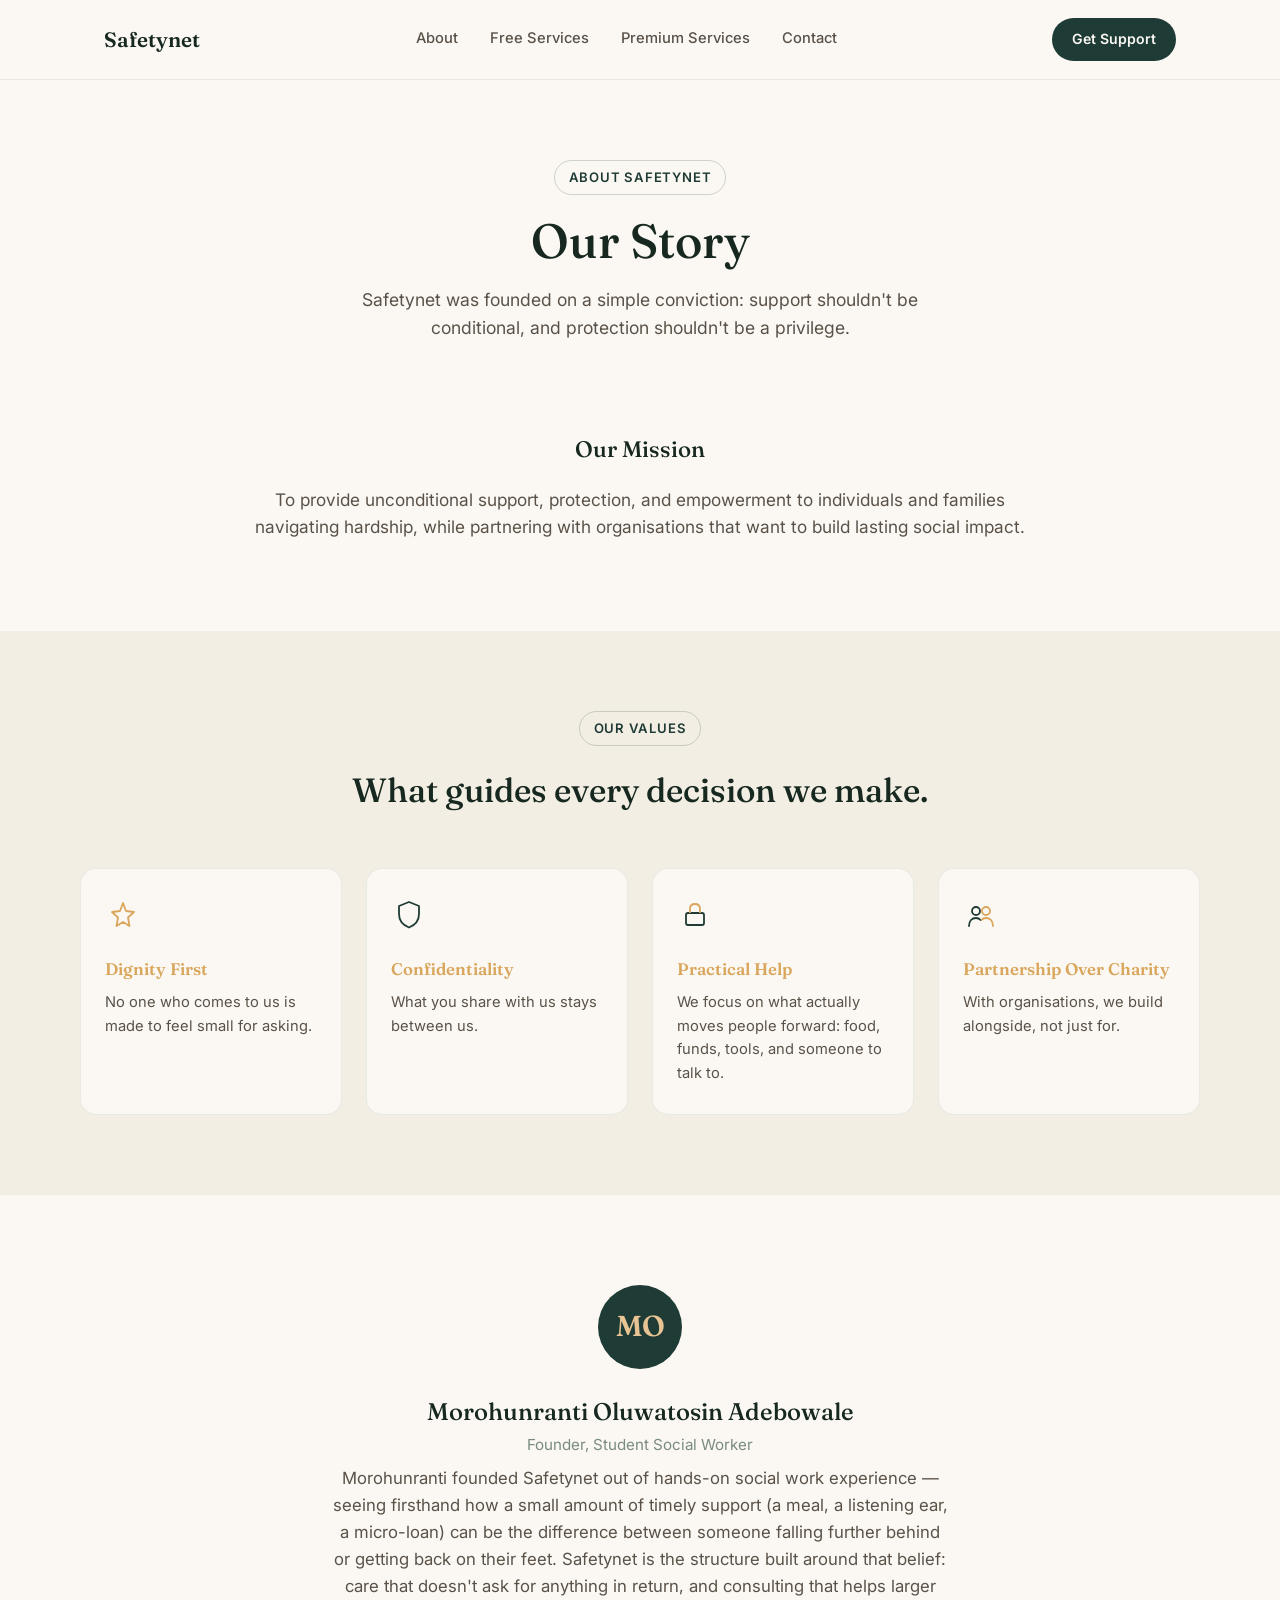
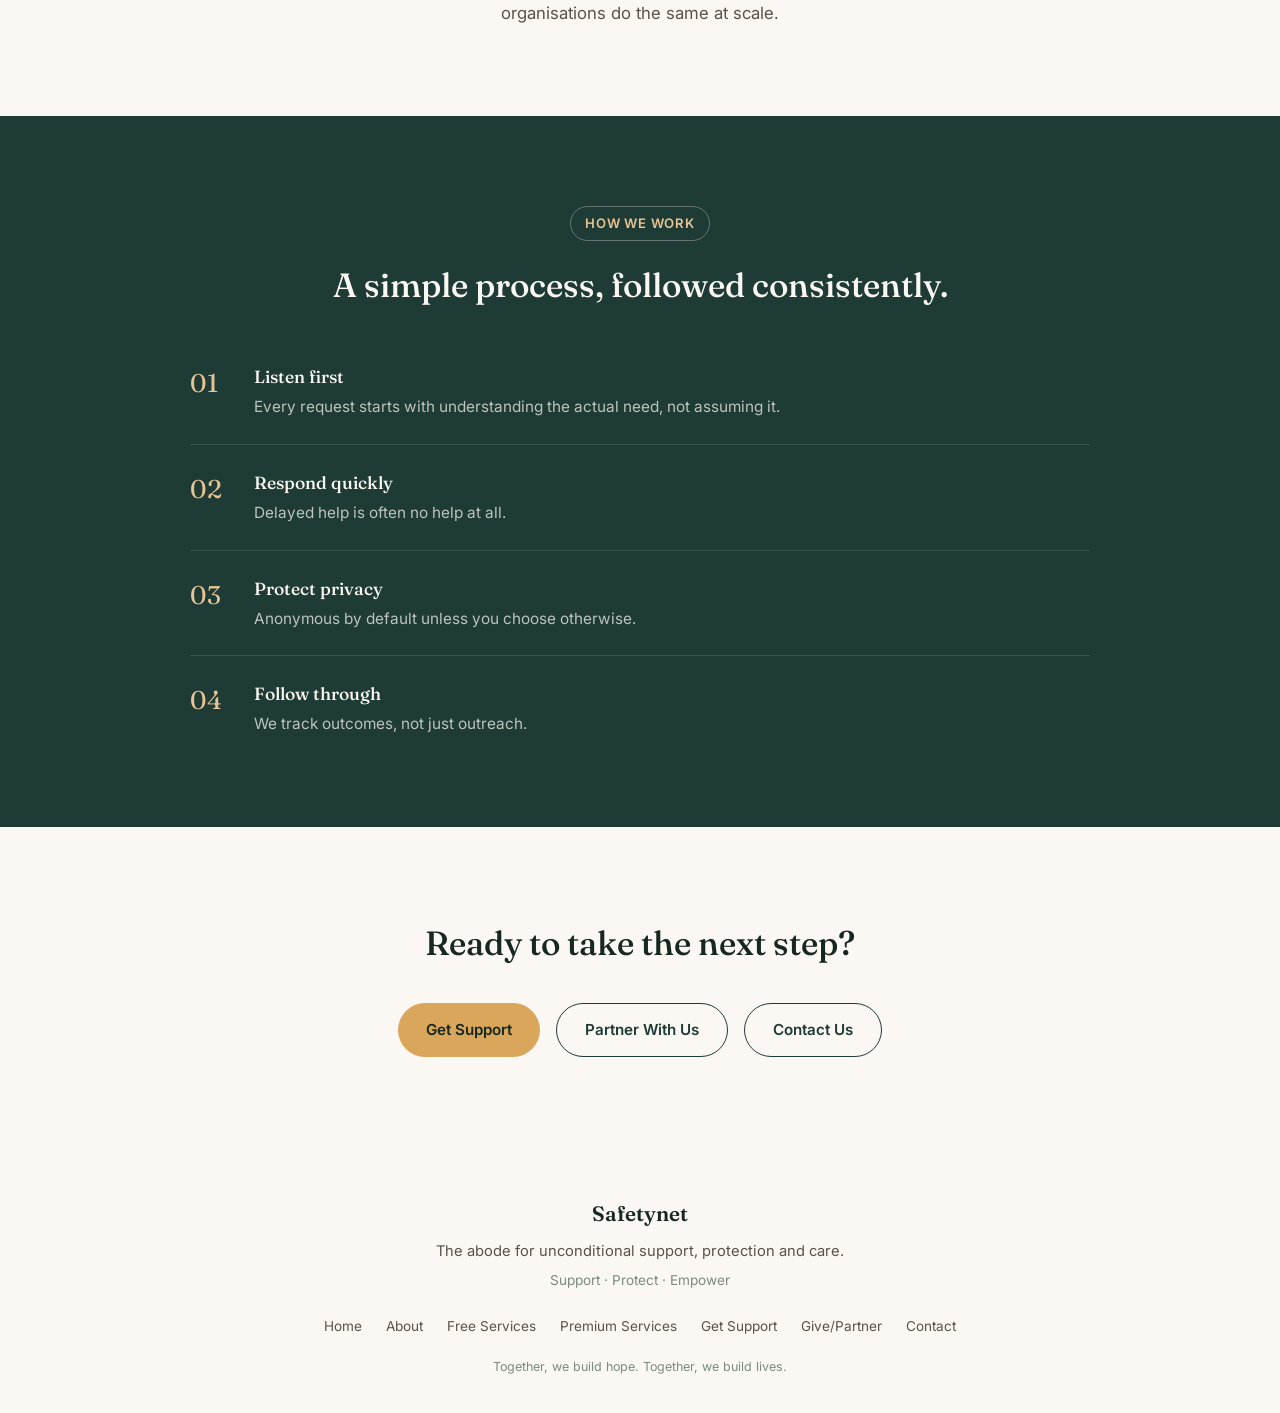
==== about.html @ f0bf0a6e "Resolve merge conflicts, standardize filenames" ====
<!DOCTYPE html>
<html lang="en">
<head>
<meta charset="UTF-8">
<meta name="viewport" content="width=device-width, initial-scale=1.0">
<title>About — Safetynet</title>
<link rel="preconnect" href="https://fonts.googleapis.com">
<link href="https://fonts.googleapis.com/css2?family=Fraunces:opsz,wght@9..144,400;9..144,500;9..144,600&family=Inter:wght@400;500;600&display=swap" rel="stylesheet">
<style>
  :root {
    --paper: #FBF8F3;
    --paper-warm: #F3EEE3;
    --pine: #1F3B35;
    --pine-deep: #16281F;
    --gold: #D9A65C;
    --gold-soft: #E8C495;
    --sage: #7A8C7E;
    --ink: #2B2620;
    --ink-soft: #5A5248;
  }

  * { margin: 0; padding: 0; box-sizing: border-box; }
  body {
    background: var(--paper); color: var(--ink);
    font-family: 'Inter', sans-serif; line-height: 1.6;
    -webkit-font-smoothing: antialiased;
  }
  h1, h2, h3 { font-family: 'Fraunces', serif; font-weight: 500; color: var(--pine-deep); }
  a { color: inherit; text-decoration: none; }
  :focus-visible { outline: 2px solid var(--gold); outline-offset: 3px; }

  /* NAV */
  nav {
    position: sticky; top: 0; z-index: 50;
    background: rgba(251, 248, 243, 0.92);
    backdrop-filter: blur(8px);
    border-bottom: 1px solid rgba(31, 59, 53, 0.08);
  }
  .nav-inner { display: flex; align-items: center; justify-content: space-between; padding: 18px 24px; max-width: 1120px; margin: 0 auto; }
  .logo { font-family: 'Fraunces', serif; font-size: 1.3rem; font-weight: 600; color: var(--pine-deep); }
  .nav-links { display: flex; gap: 32px; list-style: none; font-size: 0.92rem; font-weight: 500; color: var(--ink-soft); }
  .nav-links a:hover { color: var(--pine); }
  .nav-cta { background: var(--pine); color: var(--paper); padding: 10px 20px; border-radius: 100px; font-size: 0.88rem; font-weight: 600; }
  .nav-mobile-toggle {
    display: none; background: none; border: none; cursor: pointer;
    width: 40px; height: 40px; flex-direction: column; justify-content: center; gap: 5px;
  }
  .nav-mobile-toggle span { width: 22px; height: 2px; background: var(--pine-deep); border-radius: 2px; }
  .nav-mobile-panel {
    display: none; flex-direction: column; gap: 4px;
    padding: 10px 24px 20px; border-top: 1px solid rgba(31,59,53,0.08);
  }
  .nav-mobile-panel a { padding: 12px 0; font-size: 1rem; font-weight: 500; color: var(--ink-soft); border-bottom: 1px solid rgba(31,59,53,0.06); }
  .nav-mobile-panel a:last-child { border-bottom: none; }
  .nav-mobile-panel.open { display: flex; }
  @media (max-width: 860px) {
    .nav-links { display: none; }
    .nav-mobile-toggle { display: flex; }
  }

  /* PAGE HEAD */
  .page-head { padding: 80px 24px 60px; text-align: center; }
  .eyebrow {
    display: inline-block; font-size: 0.82rem; font-weight: 600; color: var(--pine);
    letter-spacing: 0.06em; text-transform: uppercase; margin-bottom: 18px;
    padding: 6px 14px; border: 1px solid rgba(31,59,53,0.2); border-radius: 100px;
  }
  .page-head h1 { font-size: clamp(2.1rem, 4.5vw, 3rem); max-width: 700px; margin: 0 auto 18px; line-height: 1.15; }
  .page-head p { color: var(--ink-soft); font-size: 1.1rem; max-width: 620px; margin: 0 auto; }

  /* MISSION */
  .mission { padding: 30px 24px 90px; }
  .mission-inner { max-width: 780px; margin: 0 auto; text-align: center; }
  .mission h2 { font-size: 1.4rem; margin-bottom: 18px; }
  .mission p { color: var(--ink-soft); font-size: 1.08rem; }

  /* VALUES */
  .values { padding: 80px 24px; background: var(--paper-warm); }
  .values-inner { max-width: 1120px; margin: 0 auto; }
  .values-head { text-align: center; margin-bottom: 50px; }
  .values-head h2 { font-size: clamp(1.6rem, 3vw, 2.1rem); }
  .values-grid { display: grid; grid-template-columns: repeat(4, 1fr); gap: 24px; }
  .value-card { background: var(--paper); border-radius: 16px; padding: 28px 24px; border: 1px solid rgba(31,59,53,0.08); }
  .value-card .icon { width: 36px; height: 36px; margin-bottom: 16px; }
  .value-card h3 { font-size: 1.05rem; margin-bottom: 8px; color: var(--gold); font-weight: 600; }
  .value-card p { color: var(--ink-soft); font-size: 0.92rem; }
  @media (max-width: 860px) { .values-grid { grid-template-columns: 1fr 1fr; } }
  @media (max-width: 560px) { .values-grid { grid-template-columns: 1fr; } }

  /* FOUNDER */
  .founder { padding: 90px 24px; }
  .founder-inner { max-width: 780px; margin: 0 auto; display: flex; flex-direction: column; align-items: center; text-align: center; gap: 24px; }
  .founder-avatar {
    width: 84px; height: 84px; border-radius: 50%; background: var(--pine);
    display: flex; align-items: center; justify-content: center;
    font-family: 'Fraunces', serif; font-size: 1.8rem; color: var(--gold-soft); font-weight: 600;
  }
  .founder h2 { font-size: 1.5rem; margin-bottom: 2px; }
  .founder .role { color: var(--sage); font-size: 0.95rem; margin-bottom: 8px; }
  .founder p.bio { color: var(--ink-soft); font-size: 1.05rem; max-width: 620px; }

  /* HOW WE WORK */
  .how { padding: 90px 24px; background: var(--pine); color: var(--paper); }
  .how-inner { max-width: 900px; margin: 0 auto; }
  .how-head { text-align: center; margin-bottom: 50px; }
  .how-head h2 { color: var(--paper); font-size: clamp(1.6rem, 3vw, 2.1rem); }
  .how-steps { display: flex; flex-direction: column; gap: 24px; }
  .how-step { display: flex; gap: 20px; align-items: flex-start; padding-bottom: 24px; border-bottom: 1px solid rgba(251,248,243,0.12); }
  .how-step:last-child { border-bottom: none; padding-bottom: 0; }
  .how-num { font-family: 'Fraunces', serif; font-size: 1.6rem; color: var(--gold-soft); flex-shrink: 0; width: 44px; }
  .how-step h3 { color: var(--paper); font-size: 1.1rem; margin-bottom: 4px; }
  .how-step p { color: rgba(251,248,243,0.72); font-size: 0.96rem; }

  /* CTA */
  .cta-strip { padding: 90px 24px; text-align: center; }
  .cta-strip h2 { font-size: clamp(1.6rem, 3vw, 2.1rem); margin-bottom: 32px; }
  .btn-row { display: flex; gap: 16px; justify-content: center; flex-wrap: wrap; }
  .btn { display: inline-flex; align-items: center; gap: 8px; padding: 14px 28px; border-radius: 100px; font-size: 0.95rem; font-weight: 600; transition: transform 0.15s ease, box-shadow 0.15s ease; }
  .btn-primary { background: var(--gold); color: var(--pine-deep); }
  .btn-primary:hover { transform: translateY(-1px); box-shadow: 0 6px 18px rgba(217,166,92,0.35); }
  .btn-secondary { background: transparent; color: var(--pine); border: 1.5px solid var(--pine); }
  .btn-secondary:hover { background: var(--pine); color: var(--paper); }

  footer { padding: 50px 24px 36px; text-align: center; }
  footer .logo { justify-content: center; display: flex; margin-bottom: 10px; }
  footer .tagline { color: var(--ink-soft); font-size: 0.92rem; margin-bottom: 6px; }
  footer .motto { color: var(--sage); font-size: 0.85rem; margin-bottom: 24px; }
  .footer-links { display: flex; justify-content: center; gap: 24px; flex-wrap: wrap; font-size: 0.85rem; color: var(--ink-soft); margin-bottom: 20px; }
  .footer-links a:hover { color: var(--pine); }
  footer .copy { font-size: 0.78rem; color: var(--sage); }

  @media (prefers-reduced-motion: reduce) { * { animation: none !important; transition: none !important; } }
</style>
</head>
<body>

<nav>
  <div class="nav-inner">
    <a href="index.html" class="logo">Safetynet</a>
    <ul class="nav-links">
      <li><a href="about.html">About</a></li>
      <li><a href="free-services.html">Free Services</a></li>
      <li><a href="premium-services.html">Premium Services</a></li>
      <li><a href="contact.html">Contact</a></li>
    </ul>
    <a href="get-support.html" class="nav-cta">Get Support</a>
    <button class="nav-mobile-toggle" aria-label="Open menu" aria-expanded="false" id="navToggle">
      <span></span><span></span><span></span>
    </button>
  </div>
  <div class="nav-mobile-panel" id="navPanel">
    <a href="about.html">About</a>
    <a href="free-services.html">Free Services</a>
    <a href="premium-services.html">Premium Services</a>
    <a href="get-support.html">Get Support</a>
    <a href="contact.html">Contact</a>
  </div>
</nav>

<section class="page-head">
  <span class="eyebrow">About Safetynet</span>
  <h1>Our Story</h1>
  <p>Safetynet was founded on a simple conviction: support shouldn't be conditional, and protection shouldn't be a privilege.</p>
</section>

<section class="mission">
  <div class="mission-inner">
    <h2>Our Mission</h2>
    <p>To provide unconditional support, protection, and empowerment to individuals and families navigating hardship, while partnering with organisations that want to build lasting social impact.</p>
  </div>
</section>

<section class="values">
  <div class="values-inner">
    <div class="values-head">
      <span class="eyebrow">Our Values</span>
      <h2>What guides every decision we make.</h2>
    </div>
    <div class="values-grid">
      <div class="value-card">
        <svg class="icon" viewBox="0 0 36 36" fill="none" xmlns="http://www.w3.org/2000/svg">
          <path d="M18 6L21 14L29 15L23 20.5L24.5 29L18 25L11.5 29L13 20.5L7 15L15 14L18 6Z" stroke="#D9A65C" stroke-width="1.8" stroke-linejoin="round"/>
        </svg>
        <h3>Dignity First</h3>
        <p>No one who comes to us is made to feel small for asking.</p>
      </div>
      <div class="value-card">
        <svg class="icon" viewBox="0 0 36 36" fill="none" xmlns="http://www.w3.org/2000/svg">
          <path d="M18 5L28 9V17C28 24 23 28.5 18 30.5C13 28.5 8 24 8 17V9L18 5Z" stroke="#1F3B35" stroke-width="1.8" stroke-linejoin="round"/>
        </svg>
        <h3>Confidentiality</h3>
        <p>What you share with us stays between us.</p>
      </div>
      <div class="value-card">
        <svg class="icon" viewBox="0 0 36 36" fill="none" xmlns="http://www.w3.org/2000/svg">
          <rect x="9" y="16" width="18" height="12" rx="2" stroke="#1F3B35" stroke-width="1.8"/>
          <path d="M13 16V12C13 9 15 7 18 7C21 7 23 9 23 12V16" stroke="#D9A65C" stroke-width="1.8"/>
        </svg>
        <h3>Practical Help</h3>
        <p>We focus on what actually moves people forward: food, funds, tools, and someone to talk to.</p>
      </div>
      <div class="value-card">
        <svg class="icon" viewBox="0 0 36 36" fill="none" xmlns="http://www.w3.org/2000/svg">
          <circle cx="13" cy="14" r="4" stroke="#1F3B35" stroke-width="1.8"/>
          <circle cx="23" cy="14" r="4" stroke="#D9A65C" stroke-width="1.8"/>
          <path d="M6 29C6 24 9 21 13 21C15 21 16.5 21.8 17.5 23" stroke="#1F3B35" stroke-width="1.8" stroke-linecap="round"/>
          <path d="M30 29C30 24 27 21 23 21C21 21 19.5 21.8 18.5 23" stroke="#D9A65C" stroke-width="1.8" stroke-linecap="round"/>
        </svg>
        <h3>Partnership Over Charity</h3>
        <p>With organisations, we build alongside, not just for.</p>
      </div>
    </div>
  </div>
</section>

<section class="founder">
  <div class="founder-inner">
    <div class="founder-avatar">MO</div>
    <div>
      <h2>Morohunranti Oluwatosin Adebowale</h2>
      <p class="role">Founder, Student Social Worker</p>
      <p class="bio">Morohunranti founded Safetynet out of hands-on social work experience — seeing firsthand how a small amount of timely support (a meal, a listening ear, a micro-loan) can be the difference between someone falling further behind or getting back on their feet. Safetynet is the structure built around that belief: care that doesn't ask for anything in return, and consulting that helps larger organisations do the same at scale.</p>
    </div>
  </div>
</section>

<section class="how">
  <div class="how-inner">
    <div class="how-head">
      <span class="eyebrow" style="border-color: rgba(251,248,243,0.3); color: var(--gold-soft);">How We Work</span>
      <h2>A simple process, followed consistently.</h2>
    </div>
    <div class="how-steps">
      <div class="how-step">
        <span class="how-num">01</span>
        <div>
          <h3>Listen first</h3>
          <p>Every request starts with understanding the actual need, not assuming it.</p>
        </div>
      </div>
      <div class="how-step">
        <span class="how-num">02</span>
        <div>
          <h3>Respond quickly</h3>
          <p>Delayed help is often no help at all.</p>
        </div>
      </div>
      <div class="how-step">
        <span class="how-num">03</span>
        <div>
          <h3>Protect privacy</h3>
          <p>Anonymous by default unless you choose otherwise.</p>
        </div>
      </div>
      <div class="how-step">
        <span class="how-num">04</span>
        <div>
          <h3>Follow through</h3>
          <p>We track outcomes, not just outreach.</p>
        </div>
      </div>
    </div>
  </div>
</section>

<section class="cta-strip">
  <h2>Ready to take the next step?</h2>
  <div class="btn-row">
    <a href="get-support.html" class="btn btn-primary">Get Support</a>
    <a href="give-partner.html" class="btn btn-secondary">Partner With Us</a>
    <a href="contact.html" class="btn btn-secondary">Contact Us</a>
  </div>
</section>

<footer>
  <a href="index.html" class="logo">Safetynet</a>
  <p class="tagline">The abode for unconditional support, protection and care.</p>
  <p class="motto">Support · Protect · Empower</p>
  <div class="footer-links">
    <a href="index.html">Home</a>
    <a href="about.html">About</a>
    <a href="free-services.html">Free Services</a>
    <a href="premium-services.html">Premium Services</a>
    <a href="get-support.html">Get Support</a>
    <a href="give-partner.html">Give/Partner</a>
    <a href="contact.html">Contact</a>
  </div>
  <p class="copy">Together, we build hope. Together, we build lives.</p>
</footer>

<script>
  const navToggle = document.getElementById('navToggle');
  const navPanel = document.getElementById('navPanel');
  navToggle.addEventListener('click', () => {
    const isOpen = navPanel.classList.toggle('open');
    navToggle.setAttribute('aria-expanded', isOpen);
  });
</script>

</body>
</html>
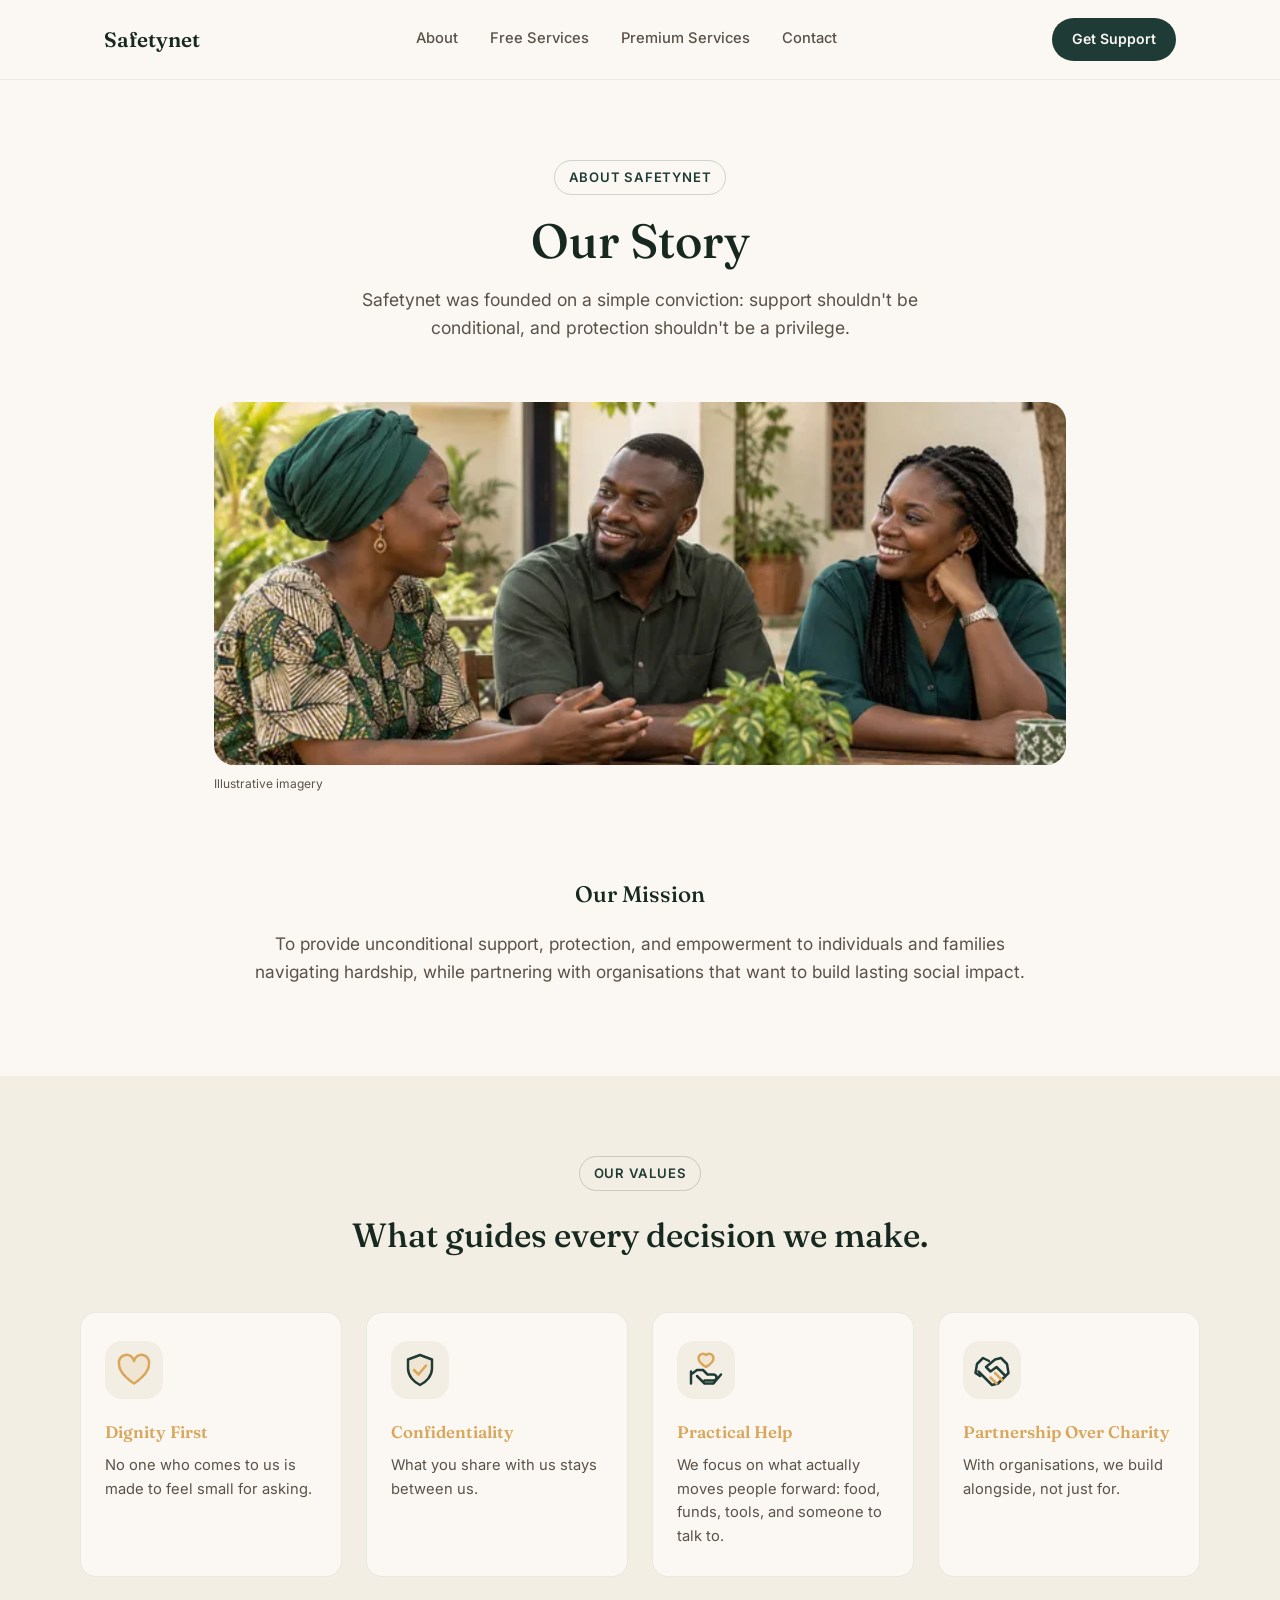
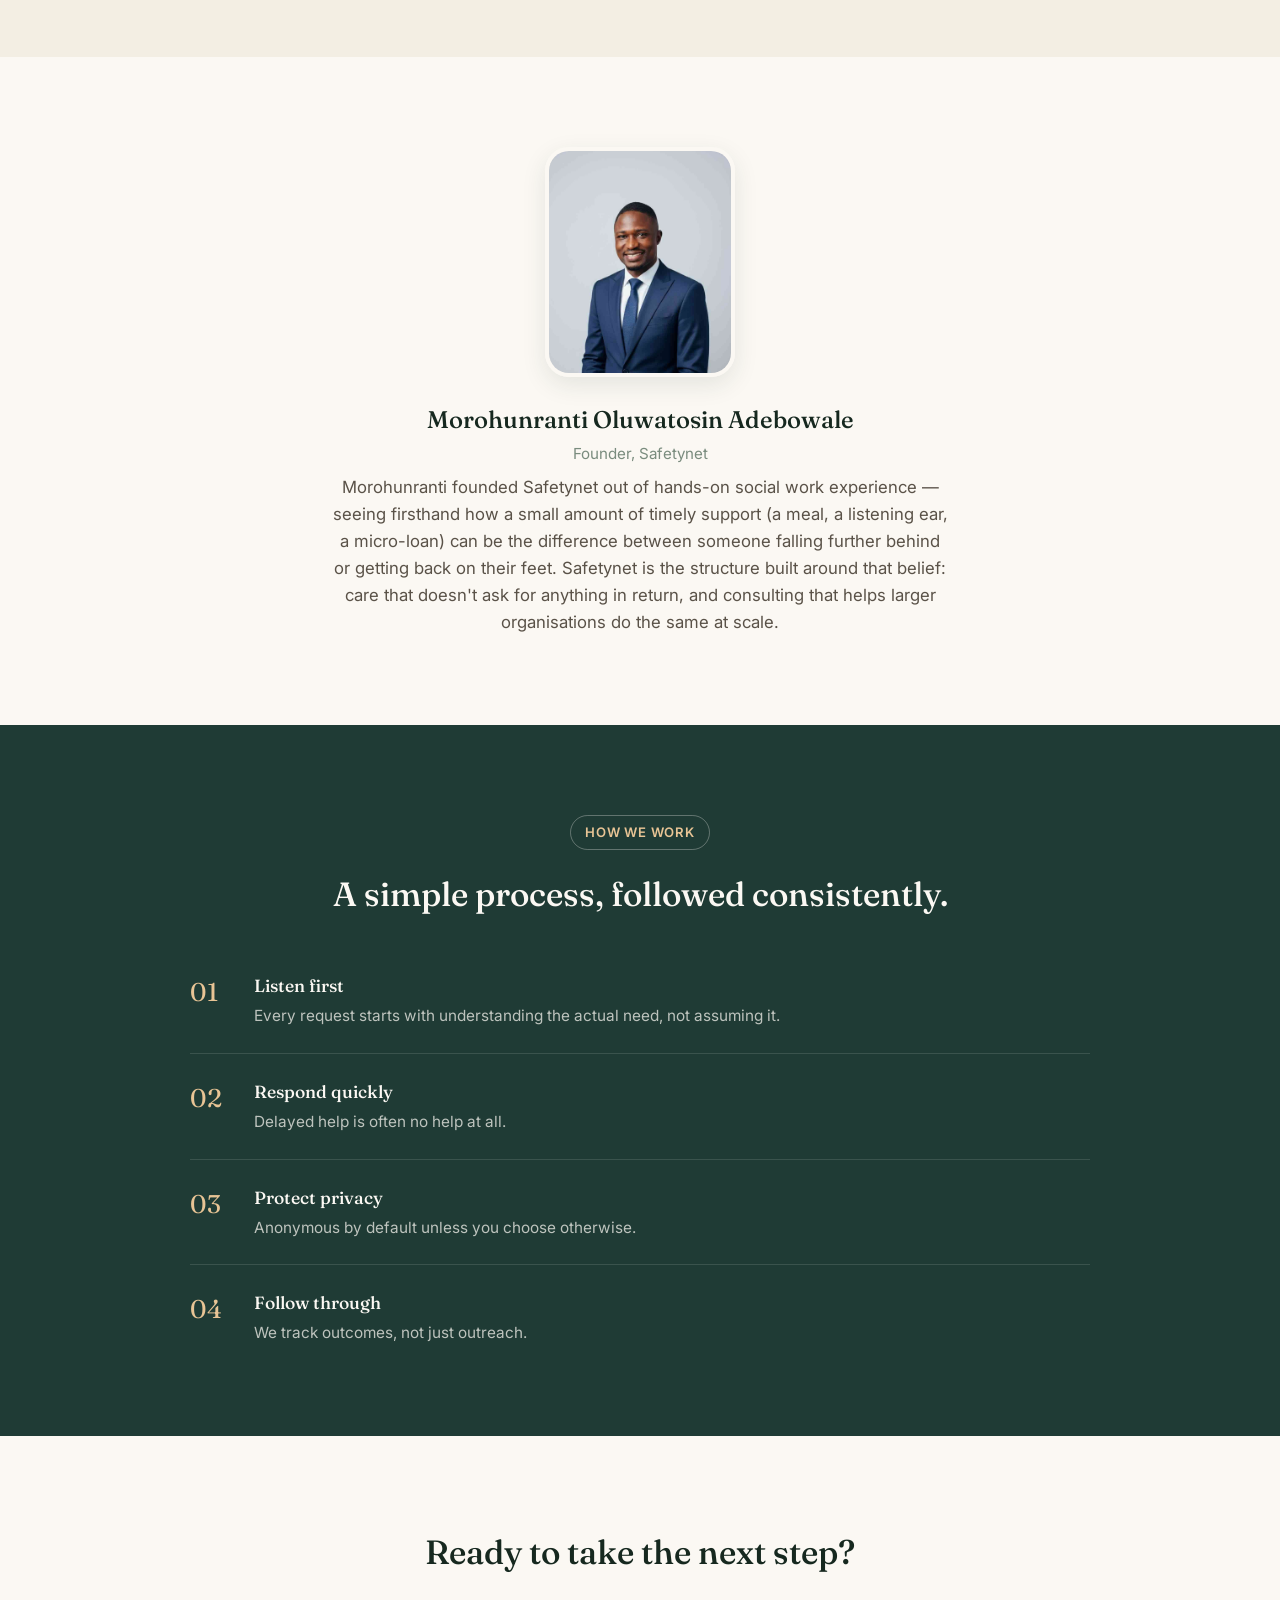
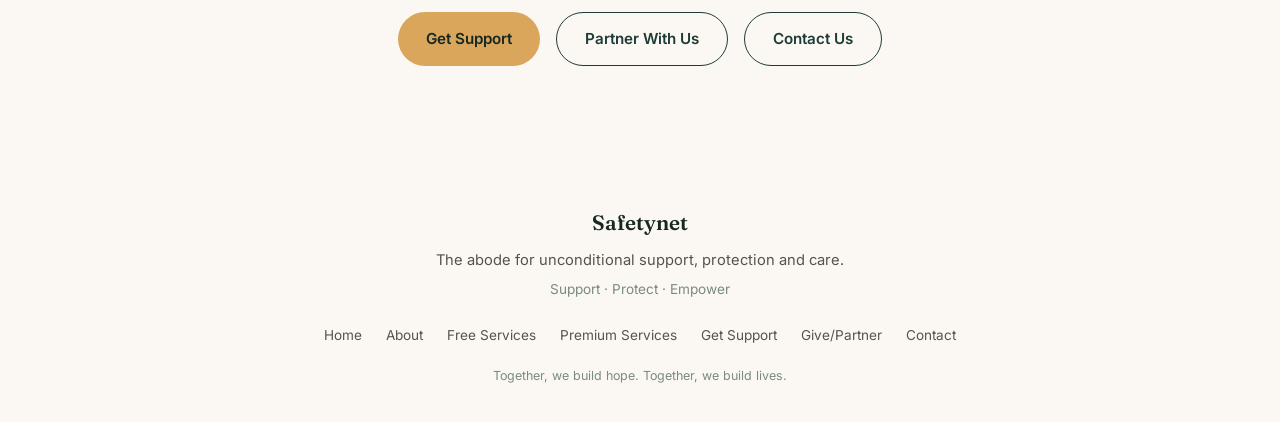
==== commit 0b89e42f: "Founder photo updated, email and icons updated, images added" ====
--- a/about.html
+++ b/about.html
@@ -131,6 +131,8 @@
 
   @media (prefers-reduced-motion: reduce) { * { animation: none !important; transition: none !important; } }
 </style>
+<link rel="stylesheet" href="assets/imagery.css">
+<link rel="stylesheet" href="assets/icons.css">
 </head>
 <body>
 
@@ -163,6 +165,8 @@
   <p>Safetynet was founded on a simple conviction: support shouldn't be conditional, and protection shouldn't be a privilege.</p>
 </section>
 
+<figure class="human-photo community-photo"><img src="assets/images/community.webp" srcset="assets/images/community-640.webp 640w, assets/images/community.webp 1280w" sizes="(max-width: 860px) calc(100vw - 48px), 540px" width="1280" height="853" alt="Adults connecting over conversation in a welcoming courtyard." fetchpriority="high" decoding="async"><figcaption class="photo-caption">Illustrative imagery</figcaption></figure>
+
 <section class="mission">
   <div class="mission-inner">
     <h2>Our Mission</h2>
@@ -178,34 +182,22 @@
     </div>
     <div class="values-grid">
       <div class="value-card">
-        <svg class="icon" viewBox="0 0 36 36" fill="none" xmlns="http://www.w3.org/2000/svg">
-          <path d="M18 6L21 14L29 15L23 20.5L24.5 29L18 25L11.5 29L13 20.5L7 15L15 14L18 6Z" stroke="#D9A65C" stroke-width="1.8" stroke-linejoin="round"/>
-        </svg>
+        <svg class="icon sn-icon" data-icon="heart" width="36" height="36" viewBox="0 0 24 24" fill="none" stroke="currentColor" stroke-width="1.65" stroke-linecap="round" stroke-linejoin="round" aria-hidden="true" focusable="false" xmlns="http://www.w3.org/2000/svg"><path class="icon-accent icon-wash" d="M12 21S2 15 2 8a5 5 0 0 1 10-2 5 5 0 0 1 10 2c0 7-10 13-10 13Z"/></svg>
         <h3>Dignity First</h3>
         <p>No one who comes to us is made to feel small for asking.</p>
       </div>
       <div class="value-card">
-        <svg class="icon" viewBox="0 0 36 36" fill="none" xmlns="http://www.w3.org/2000/svg">
-          <path d="M18 5L28 9V17C28 24 23 28.5 18 30.5C13 28.5 8 24 8 17V9L18 5Z" stroke="#1F3B35" stroke-width="1.8" stroke-linejoin="round"/>
-        </svg>
+        <svg class="icon sn-icon" data-icon="shield" width="36" height="36" viewBox="0 0 24 24" fill="none" stroke="currentColor" stroke-width="1.65" stroke-linecap="round" stroke-linejoin="round" aria-hidden="true" focusable="false" xmlns="http://www.w3.org/2000/svg"><path class="icon-wash" d="m12 2 8 3v6c0 5-4 9-8 11-4-2-8-6-8-11V5Z"/><path class="icon-accent" d="m8 12 3 3 5-6"/></svg>
         <h3>Confidentiality</h3>
         <p>What you share with us stays between us.</p>
       </div>
       <div class="value-card">
-        <svg class="icon" viewBox="0 0 36 36" fill="none" xmlns="http://www.w3.org/2000/svg">
-          <rect x="9" y="16" width="18" height="12" rx="2" stroke="#1F3B35" stroke-width="1.8"/>
-          <path d="M13 16V12C13 9 15 7 18 7C21 7 23 9 23 12V16" stroke="#D9A65C" stroke-width="1.8"/>
-        </svg>
+        <svg class="icon sn-icon" data-icon="care" width="36" height="36" viewBox="0 0 24 24" fill="none" stroke="currentColor" stroke-width="1.65" stroke-linecap="round" stroke-linejoin="round" aria-hidden="true" focusable="false" xmlns="http://www.w3.org/2000/svg"><path class="icon-accent icon-wash" d="M12 10s-5-3-5-6a3 3 0 0 1 5-2 3 3 0 0 1 5 2c0 3-5 6-5 6Z"/><path d="m2 15 4-3h4l3 3h4a2 2 0 0 1 0 4h-6m-5-3 5 5h6l5-6M2 13v8"/></svg>
         <h3>Practical Help</h3>
         <p>We focus on what actually moves people forward: food, funds, tools, and someone to talk to.</p>
       </div>
       <div class="value-card">
-        <svg class="icon" viewBox="0 0 36 36" fill="none" xmlns="http://www.w3.org/2000/svg">
-          <circle cx="13" cy="14" r="4" stroke="#1F3B35" stroke-width="1.8"/>
-          <circle cx="23" cy="14" r="4" stroke="#D9A65C" stroke-width="1.8"/>
-          <path d="M6 29C6 24 9 21 13 21C15 21 16.5 21.8 17.5 23" stroke="#1F3B35" stroke-width="1.8" stroke-linecap="round"/>
-          <path d="M30 29C30 24 27 21 23 21C21 21 19.5 21.8 18.5 23" stroke="#D9A65C" stroke-width="1.8" stroke-linecap="round"/>
-        </svg>
+        <svg class="icon sn-icon" data-icon="handshake" width="36" height="36" viewBox="0 0 24 24" fill="none" stroke="currentColor" stroke-width="1.65" stroke-linecap="round" stroke-linejoin="round" aria-hidden="true" focusable="false" xmlns="http://www.w3.org/2000/svg"><path d="m2 8 4-4 4 2m12 2-4-4-4 1-6 5 3 3 4-3 6 6-5 5-4 1-9-9M2 8l-1 6 3 2m18-8 1 6-3 3"/><path class="icon-accent" d="m11 17 4 4m-1-7 5 5"/></svg>
         <h3>Partnership Over Charity</h3>
         <p>With organisations, we build alongside, not just for.</p>
       </div>
@@ -215,10 +207,10 @@
 
 <section class="founder">
   <div class="founder-inner">
-    <div class="founder-avatar">MO</div>
+    <img class="founder-portrait" src="assets/images/founder.jpg" width="864" height="1184" alt="Morohunranti Oluwatosin Adebowale, founder of Safetynet" loading="lazy" decoding="async">
     <div>
       <h2>Morohunranti Oluwatosin Adebowale</h2>
-      <p class="role">Founder, Student Social Worker</p>
+      <p class="role">Founder, Safetynet</p>
       <p class="bio">Morohunranti founded Safetynet out of hands-on social work experience — seeing firsthand how a small amount of timely support (a meal, a listening ear, a micro-loan) can be the difference between someone falling further behind or getting back on their feet. Safetynet is the structure built around that belief: care that doesn't ask for anything in return, and consulting that helps larger organisations do the same at scale.</p>
     </div>
   </div>
--- a/assets/imagery.css
+++ b/assets/imagery.css
@@ -0,0 +1,37 @@
+/* Human imagery additions, using the existing Safetynet palette. */
+.founder-portrait { display: block; width: 190px; height: 230px; object-fit: cover; object-position: center 40%; border-radius: 24px; border: 4px solid var(--paper); box-shadow: 0 8px 24px rgba(31,59,53,.1); }
+.founder cite { margin-top: 16px; }
+.founder blockquote + .founder-portrait { width: 88px; height: 88px; border-radius: 50%; object-position: center 32%; margin: 0 auto; }
+.hero .hero-inner { display: grid; grid-template-columns: 1.1fr 1fr; align-items: center; gap: 42px; }
+.hero { padding-top: 70px; padding-bottom: 70px; }
+.hero-copy { min-width: 0; }
+.hero h1 { font-size: clamp(2.2rem, 4.1vw, 3.3rem); }
+.human-photo { margin: 0; min-width: 0; }
+.human-photo img { display: block; width: 100%; height: auto; border-radius: 20px; }
+.hero-photo { position: relative; }
+.hero-photo img { aspect-ratio: 1.12; object-fit: cover; object-position: center; border-radius: 100px 20px 20px 20px; box-shadow: 0 18px 45px rgba(31,59,53,.12); }
+.hero-photo::after { content: ''; position: absolute; inset: 0; pointer-events: none; border-radius: 100px 20px 20px 20px; background: linear-gradient(90deg, rgba(251,248,243,.24), transparent 35%); }
+.photo-caption { font-size: .75rem; color: var(--ink-soft); margin-top: 10px; line-height: 1.5; }
+.community-photo { max-width: 900px; margin: 0 auto 54px; padding: 0 24px; }
+.community-photo img { aspect-ratio: 2.35; object-fit: cover; object-position: center 40%; }
+.service-photo-pair { display: grid; grid-template-columns: 1fr 1fr; gap: 22px; max-width: 900px; margin: 0 auto 36px; }
+.service-photo-pair img { aspect-ratio: 1.55; object-fit: cover; }
+.closing.photo-background { position: relative; isolation: isolate; overflow: hidden; background: var(--pine); padding-top: 100px; padding-bottom: 100px; }
+.photo-background > .background-photo { position: absolute; inset: 0; width: 100%; height: 100%; object-fit: cover; object-position: center 38%; z-index: -2; }
+.photo-background::before { content: ''; position: absolute; inset: 0; background: rgba(22,40,31,.79); z-index: -1; }
+.photo-background .photo-caption { color: rgba(251,248,243,.8); margin-top: 24px; }
+.route-card .route-icon { width: 52px; height: 52px; display: flex; align-items: center; justify-content: center; border-radius: 14px; background: var(--paper); color: var(--pine); }
+.route-icon svg { width: 29px; height: 29px; }
+.route-icon .accent { stroke: var(--gold); }
+.route-card.premium .route-icon { background: rgba(251,248,243,.1); color: var(--paper); }
+@media (max-width: 860px) {
+  .hero .hero-inner { grid-template-columns: 1fr; gap: 34px; }
+  .hero { padding-top: 48px; padding-bottom: 48px; }
+  .hero-photo img { aspect-ratio: 1.6; border-radius: 48px 16px 16px 16px; }
+  .hero-photo::after { border-radius: 48px 16px 16px 16px; }
+  .community-photo img { aspect-ratio: 1.5; }
+}
+@media (max-width: 540px) {
+  .service-photo-pair { grid-template-columns: 1fr; }
+  .photo-background > .background-photo { object-position: 48% center; }
+}
--- a/assets/icons.css
+++ b/assets/icons.css
@@ -0,0 +1,14 @@
+/* Shared, locally rendered two-tone icon system. */
+.sn-icon { color: var(--pine); display: block; flex-shrink: 0; }
+.sn-icon .icon-accent { stroke: var(--gold); }
+.sn-icon .icon-wash { fill: var(--gold); fill-opacity: .13; }
+.promise-card .sn-icon, .value-card .sn-icon { width: 58px; height: 58px; padding: 11px; border-radius: 17px; background: var(--paper-warm); margin-bottom: 20px; }
+.offer-card .sn-icon { width: 56px; height: 56px; padding: 10px; border-radius: 16px; background: rgba(31,59,53,.05); }
+.offer-card.free .sn-icon { color: var(--paper); background: rgba(251,248,243,.09); }
+.offer-card.free .icon-accent, .give-card.featured .icon-accent, .route-card.premium .icon-accent { stroke: var(--gold-soft); }
+.icon-wrap .sn-icon, .route-icon .sn-icon { width: 32px; height: 32px; }
+.give-card.featured .sn-icon, .route-card.premium .sn-icon { color: var(--paper); }
+.founder .sn-icon { width: 56px; height: 56px; margin: 0 auto 28px; color: var(--pine); }
+.qr-box .sn-icon { width: 58px; height: 58px; }
+.qr-card a { display: block; border-radius: 12px; }
+.qr-card a:hover .qr-box { background: var(--gold-soft); }
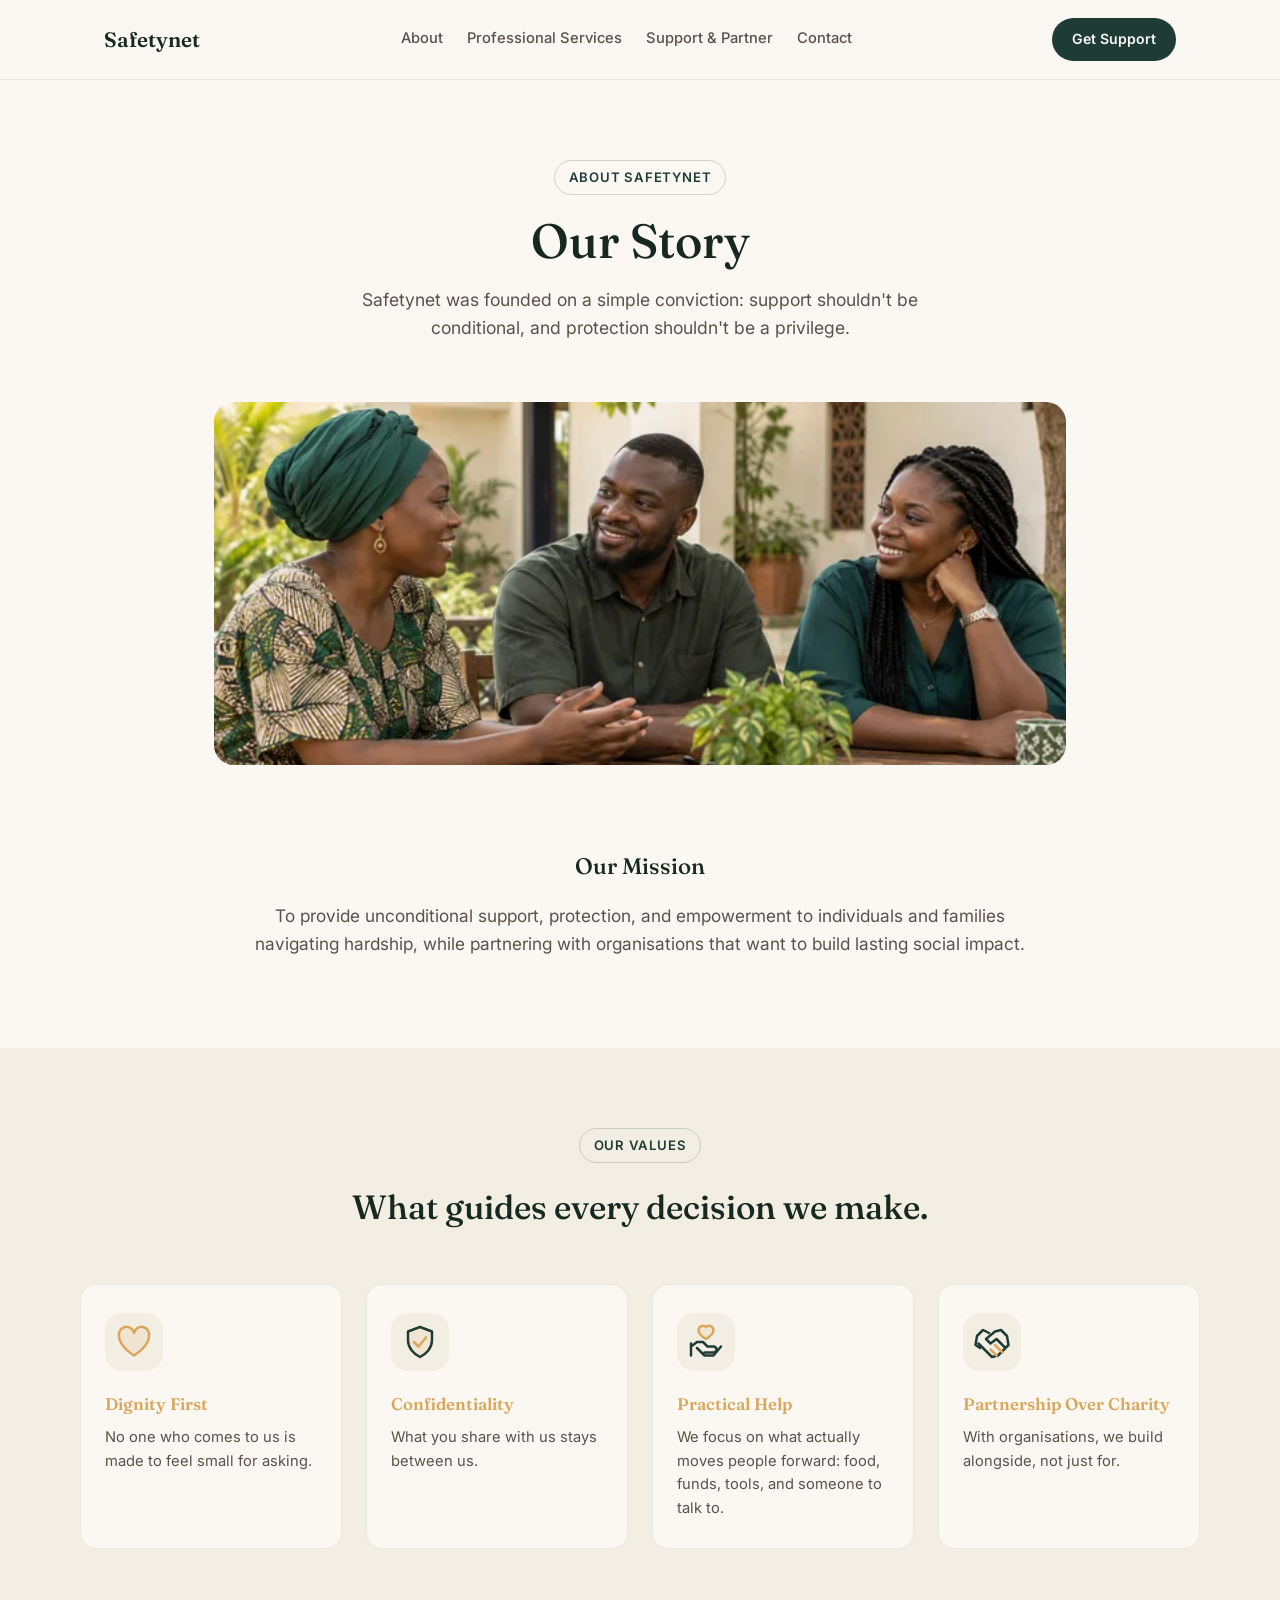
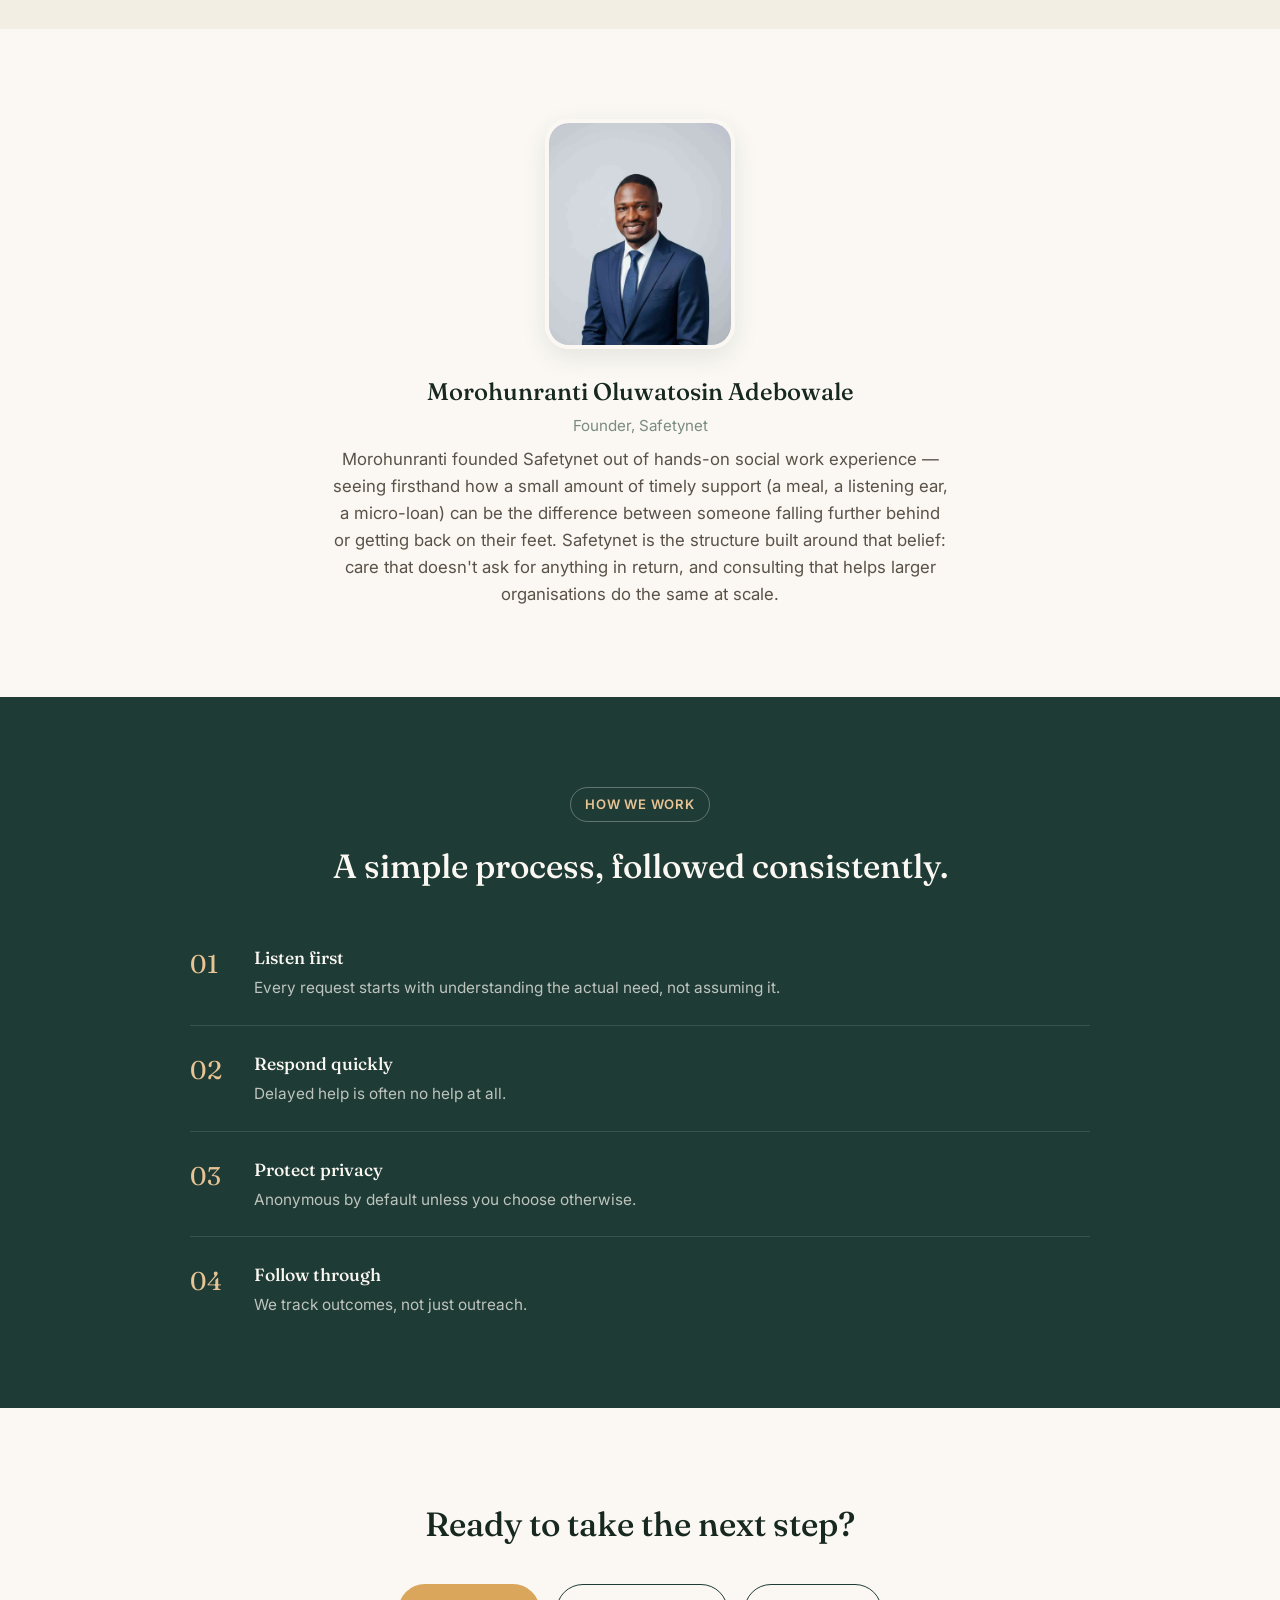
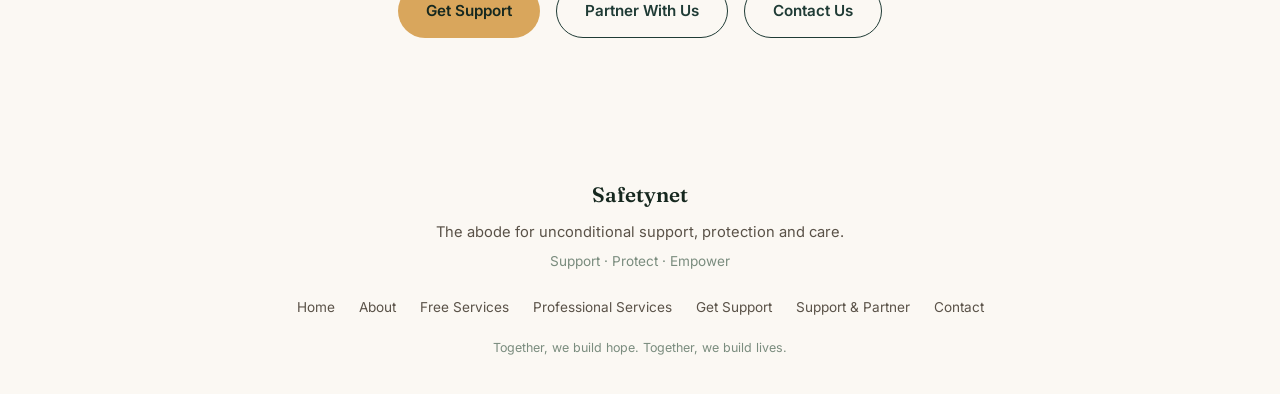
==== commit 618acc09: "Clarify navigation and remove placeholder statistics and image captions" ====
--- a/about.html
+++ b/about.html
@@ -133,6 +133,7 @@
 </style>
 <link rel="stylesheet" href="assets/imagery.css">
 <link rel="stylesheet" href="assets/icons.css">
+<link rel="stylesheet" href="assets/navigation.css">
 </head>
 <body>
 
@@ -141,8 +142,8 @@
     <a href="index.html" class="logo">Safetynet</a>
     <ul class="nav-links">
       <li><a href="about.html">About</a></li>
-      <li><a href="free-services.html">Free Services</a></li>
-      <li><a href="premium-services.html">Premium Services</a></li>
+      <li><a href="premium-services.html">Professional Services</a></li>
+      <li><a href="give-partner.html">Support &amp; Partner</a></li>
       <li><a href="contact.html">Contact</a></li>
     </ul>
     <a href="get-support.html" class="nav-cta">Get Support</a>
@@ -151,10 +152,11 @@
     </button>
   </div>
   <div class="nav-mobile-panel" id="navPanel">
+    <a href="get-support.html">Get Support</a>
+    <a href="premium-services.html">Professional Services</a>
+    <a href="give-partner.html">Support &amp; Partner</a>
+    <a href="free-services.html">Free Services</a>
     <a href="about.html">About</a>
-    <a href="free-services.html">Free Services</a>
-    <a href="premium-services.html">Premium Services</a>
-    <a href="get-support.html">Get Support</a>
     <a href="contact.html">Contact</a>
   </div>
 </nav>
@@ -165,7 +167,7 @@
   <p>Safetynet was founded on a simple conviction: support shouldn't be conditional, and protection shouldn't be a privilege.</p>
 </section>
 
-<figure class="human-photo community-photo"><img src="assets/images/community.webp" srcset="assets/images/community-640.webp 640w, assets/images/community.webp 1280w" sizes="(max-width: 860px) calc(100vw - 48px), 540px" width="1280" height="853" alt="Adults connecting over conversation in a welcoming courtyard." fetchpriority="high" decoding="async"><figcaption class="photo-caption">Illustrative imagery</figcaption></figure>
+<figure class="human-photo community-photo"><img src="assets/images/community.webp" srcset="assets/images/community-640.webp 640w, assets/images/community.webp 1280w" sizes="(max-width: 860px) calc(100vw - 48px), 540px" width="1280" height="853" alt="Adults connecting over conversation in a welcoming courtyard." fetchpriority="high" decoding="async"></figure>
 
 <section class="mission">
   <div class="mission-inner">
@@ -272,9 +274,9 @@
     <a href="index.html">Home</a>
     <a href="about.html">About</a>
     <a href="free-services.html">Free Services</a>
-    <a href="premium-services.html">Premium Services</a>
+    <a href="premium-services.html">Professional Services</a>
     <a href="get-support.html">Get Support</a>
-    <a href="give-partner.html">Give/Partner</a>
+    <a href="give-partner.html">Support &amp; Partner</a>
     <a href="contact.html">Contact</a>
   </div>
   <p class="copy">Together, we build hope. Together, we build lives.</p>
--- a/assets/navigation.css
+++ b/assets/navigation.css
@@ -0,0 +1,10 @@
+/* Allow the longer pathway labels room before switching to mobile navigation. */
+.nav-links { gap: 24px; }
+.nav-links a, .nav-cta { white-space: nowrap; }
+@media (max-width: 1050px) {
+  .nav-links { display: none; }
+  .nav-mobile-toggle { display: flex; }
+}
+@media (min-width: 1051px) {
+  .nav-mobile-panel.open { display: none; }
+}
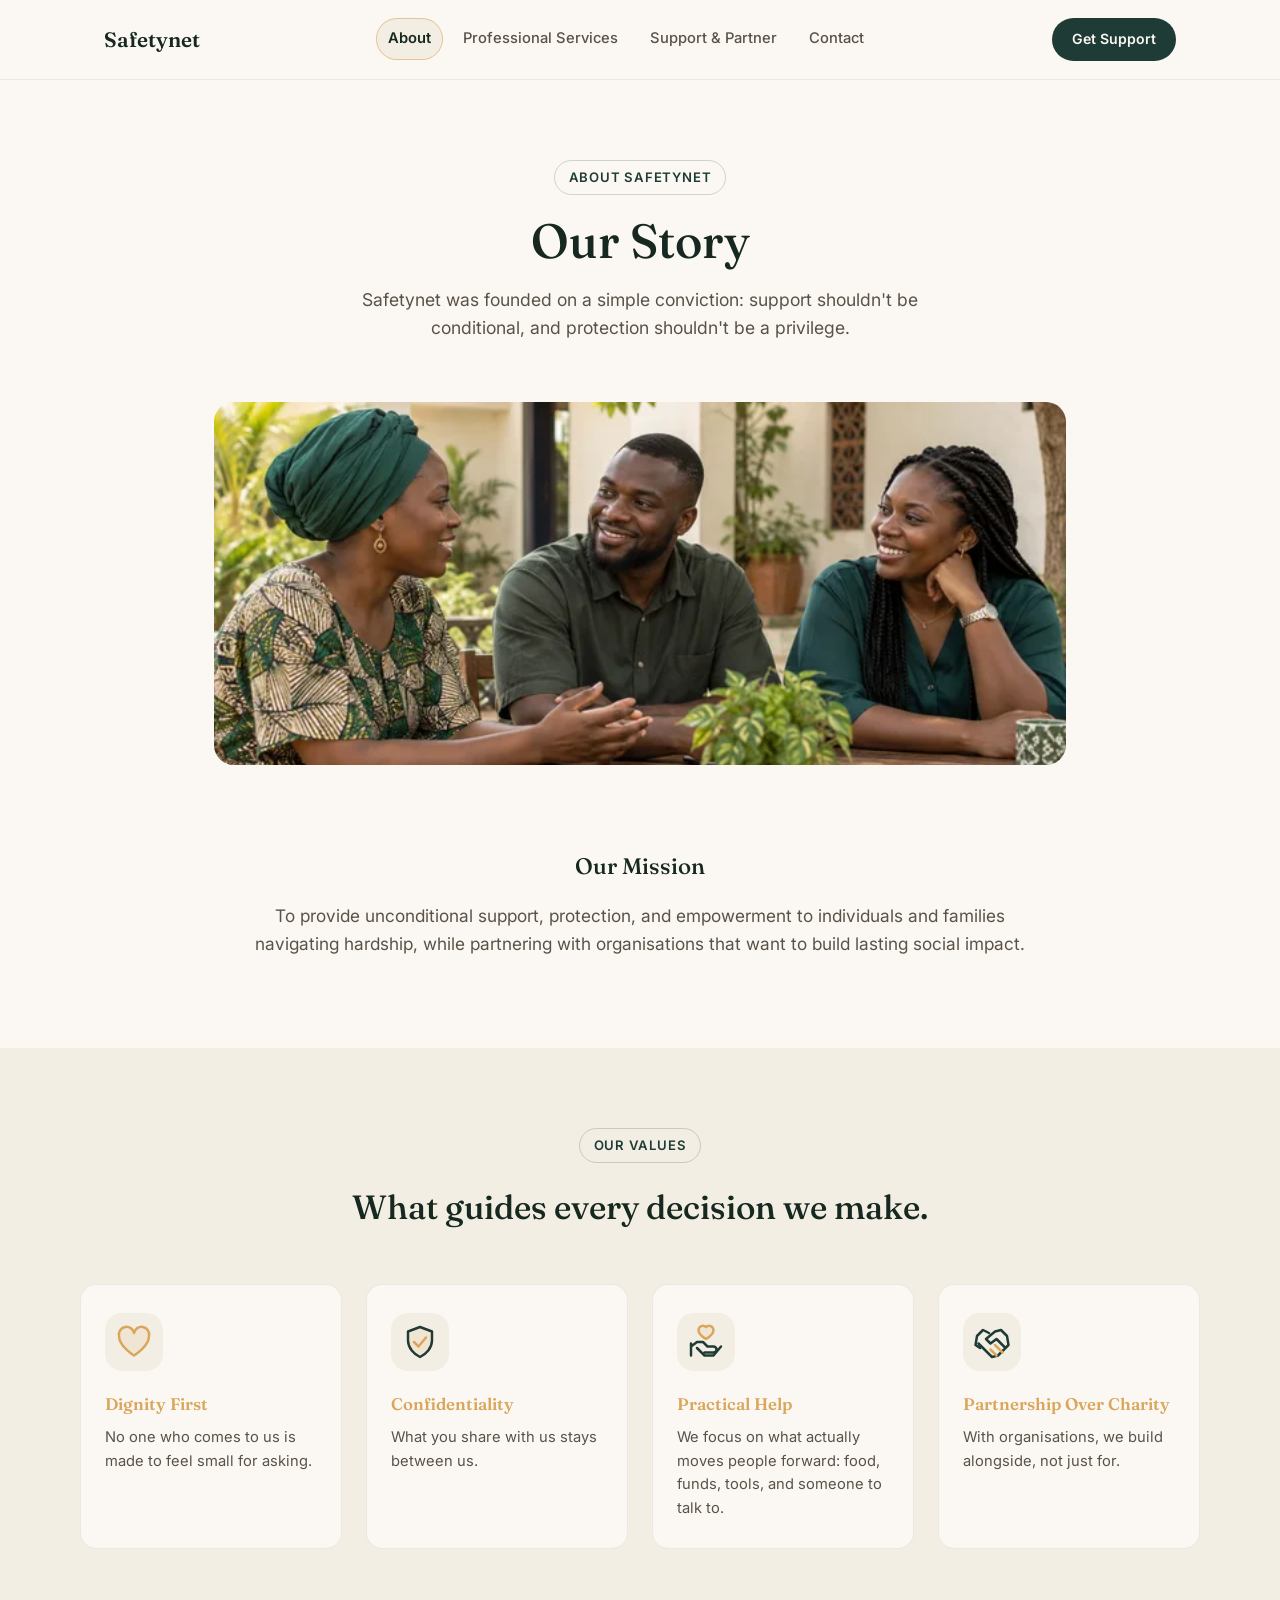
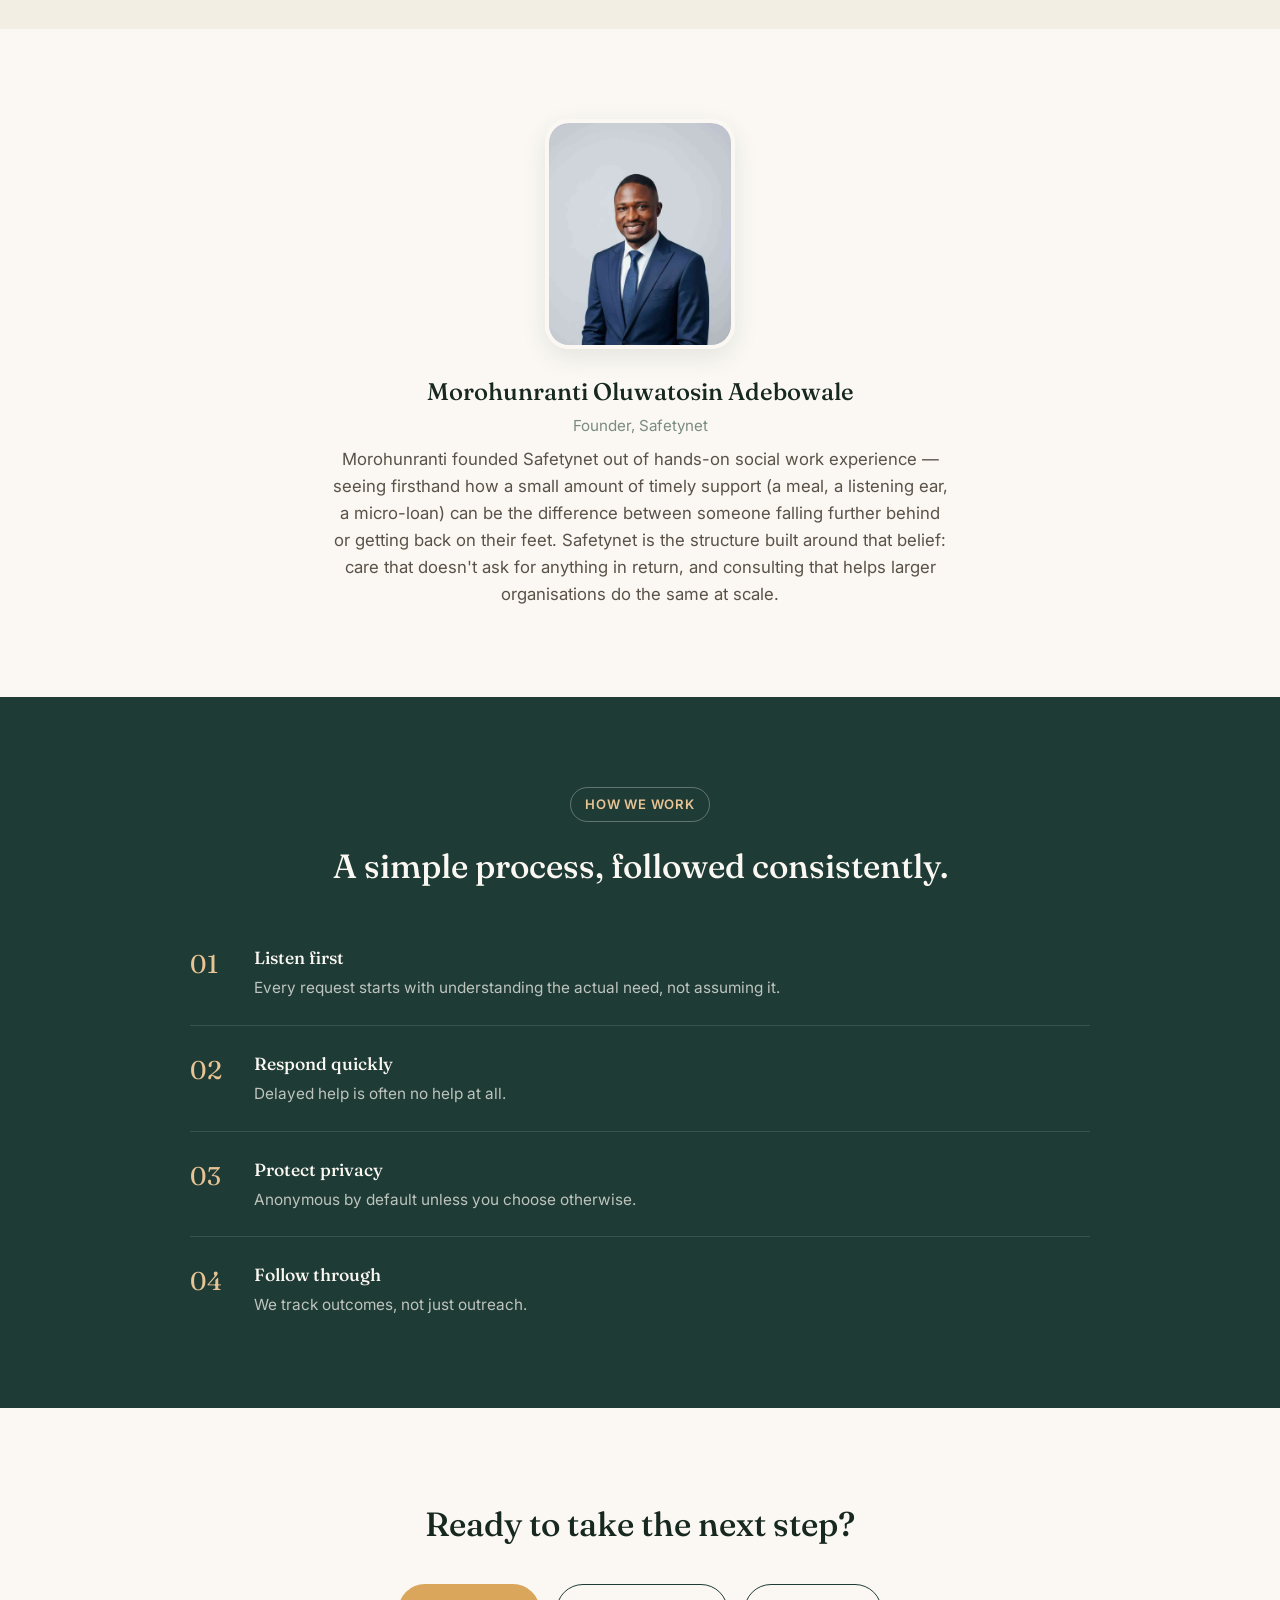
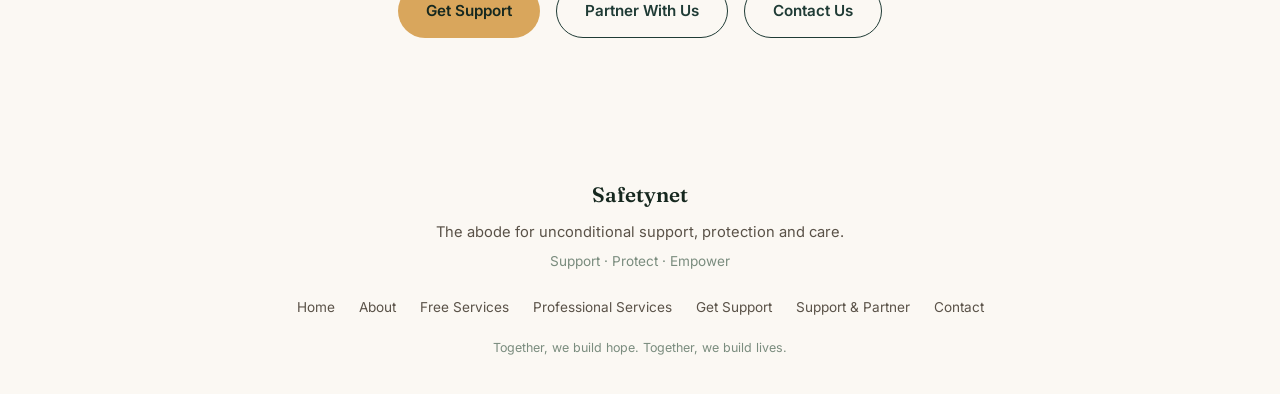
==== commit e85c3db6: "Add listener page guidance and active navigation; hide phone labels" ====
--- a/about.html
+++ b/about.html
@@ -3,7 +3,22 @@
 <head>
 <meta charset="UTF-8">
 <meta name="viewport" content="width=device-width, initial-scale=1.0">
-<title>About — Safetynet</title>
+<title>About Safetynet</title>
+<meta name="description" content="Meet Safetynet and its founder, and learn about our approach to dignity, practical support, and community partnerships.">
+<link rel="canonical" href="https://safetyneto.netlify.app/about.html">
+<meta property="og:type" content="website">
+<meta property="og:site_name" content="Safetynet">
+<meta property="og:title" content="About Safetynet">
+<meta property="og:description" content="Meet Safetynet and its founder, and learn about our approach to dignity, practical support, and community partnerships.">
+<meta property="og:url" content="https://safetyneto.netlify.app/about.html">
+<meta property="og:image" content="https://safetyneto.netlify.app/assets/images/social-preview.png">
+<meta property="og:image:width" content="1200">
+<meta property="og:image:height" content="630">
+<meta property="og:image:alt" content="Safetynet — Support, Protect, Empower">
+<meta name="twitter:card" content="summary_large_image">
+<meta name="twitter:title" content="About Safetynet">
+<meta name="twitter:description" content="Meet Safetynet and its founder, and learn about our approach to dignity, practical support, and community partnerships.">
+<meta name="twitter:image" content="https://safetyneto.netlify.app/assets/images/social-preview.png">
 <link rel="preconnect" href="https://fonts.googleapis.com">
 <link href="https://fonts.googleapis.com/css2?family=Fraunces:opsz,wght@9..144,400;9..144,500;9..144,600&family=Inter:wght@400;500;600&display=swap" rel="stylesheet">
 <style>
@@ -134,6 +149,7 @@
 <link rel="stylesheet" href="assets/imagery.css">
 <link rel="stylesheet" href="assets/icons.css">
 <link rel="stylesheet" href="assets/navigation.css">
+<link rel="stylesheet" href="assets/availability.css">
 </head>
 <body>
 
@@ -141,7 +157,7 @@
   <div class="nav-inner">
     <a href="index.html" class="logo">Safetynet</a>
     <ul class="nav-links">
-      <li><a href="about.html">About</a></li>
+      <li><a href="about.html" aria-current="page">About</a></li>
       <li><a href="premium-services.html">Professional Services</a></li>
       <li><a href="give-partner.html">Support &amp; Partner</a></li>
       <li><a href="contact.html">Contact</a></li>
@@ -156,7 +172,7 @@
     <a href="premium-services.html">Professional Services</a>
     <a href="give-partner.html">Support &amp; Partner</a>
     <a href="free-services.html">Free Services</a>
-    <a href="about.html">About</a>
+    <a href="about.html" aria-current="page">About</a>
     <a href="contact.html">Contact</a>
   </div>
 </nav>
--- a/assets/navigation.css
+++ b/assets/navigation.css
@@ -1,10 +1,15 @@
 /* Allow the longer pathway labels room before switching to mobile navigation. */
-.nav-links { gap: 24px; }
+.nav-links { gap: 8px; align-items: center; }
+.nav-links a { display: inline-block; padding: 9px 12px; border-radius: 999px; }
+.nav-links a[aria-current="page"], .nav-mobile-panel a[aria-current="page"] { background: var(--paper-warm); color: var(--pine-deep); box-shadow: inset 0 0 0 1px var(--gold-soft); font-weight: 600; }
+.nav-inner .logo[aria-current="page"] { border-radius: 999px; outline: 1px solid var(--gold-soft); outline-offset: 8px; background: var(--paper-warm); }
+.nav-cta[aria-current="page"] { box-shadow: 0 0 0 3px var(--gold-soft); }
+.nav-mobile-panel a { padding-left: 14px; padding-right: 14px; border-radius: 999px; }
 .nav-links a, .nav-cta { white-space: nowrap; }
-@media (max-width: 1050px) {
+@media (max-width: 1200px) {
   .nav-links { display: none; }
   .nav-mobile-toggle { display: flex; }
 }
-@media (min-width: 1051px) {
+@media (min-width: 1201px) {
   .nav-mobile-panel.open { display: none; }
 }
--- a/assets/availability.css
+++ b/assets/availability.css
@@ -0,0 +1,4 @@
+.availability-note { display: inline-block; color: var(--pine); font-size: .9rem; font-weight: 600; line-height: 1.5; }
+.give-card.featured .availability-note { color: var(--gold-soft); }
+.route-card.unavailable { cursor: default; }
+.route-card.unavailable:hover { transform: none; box-shadow: none; }
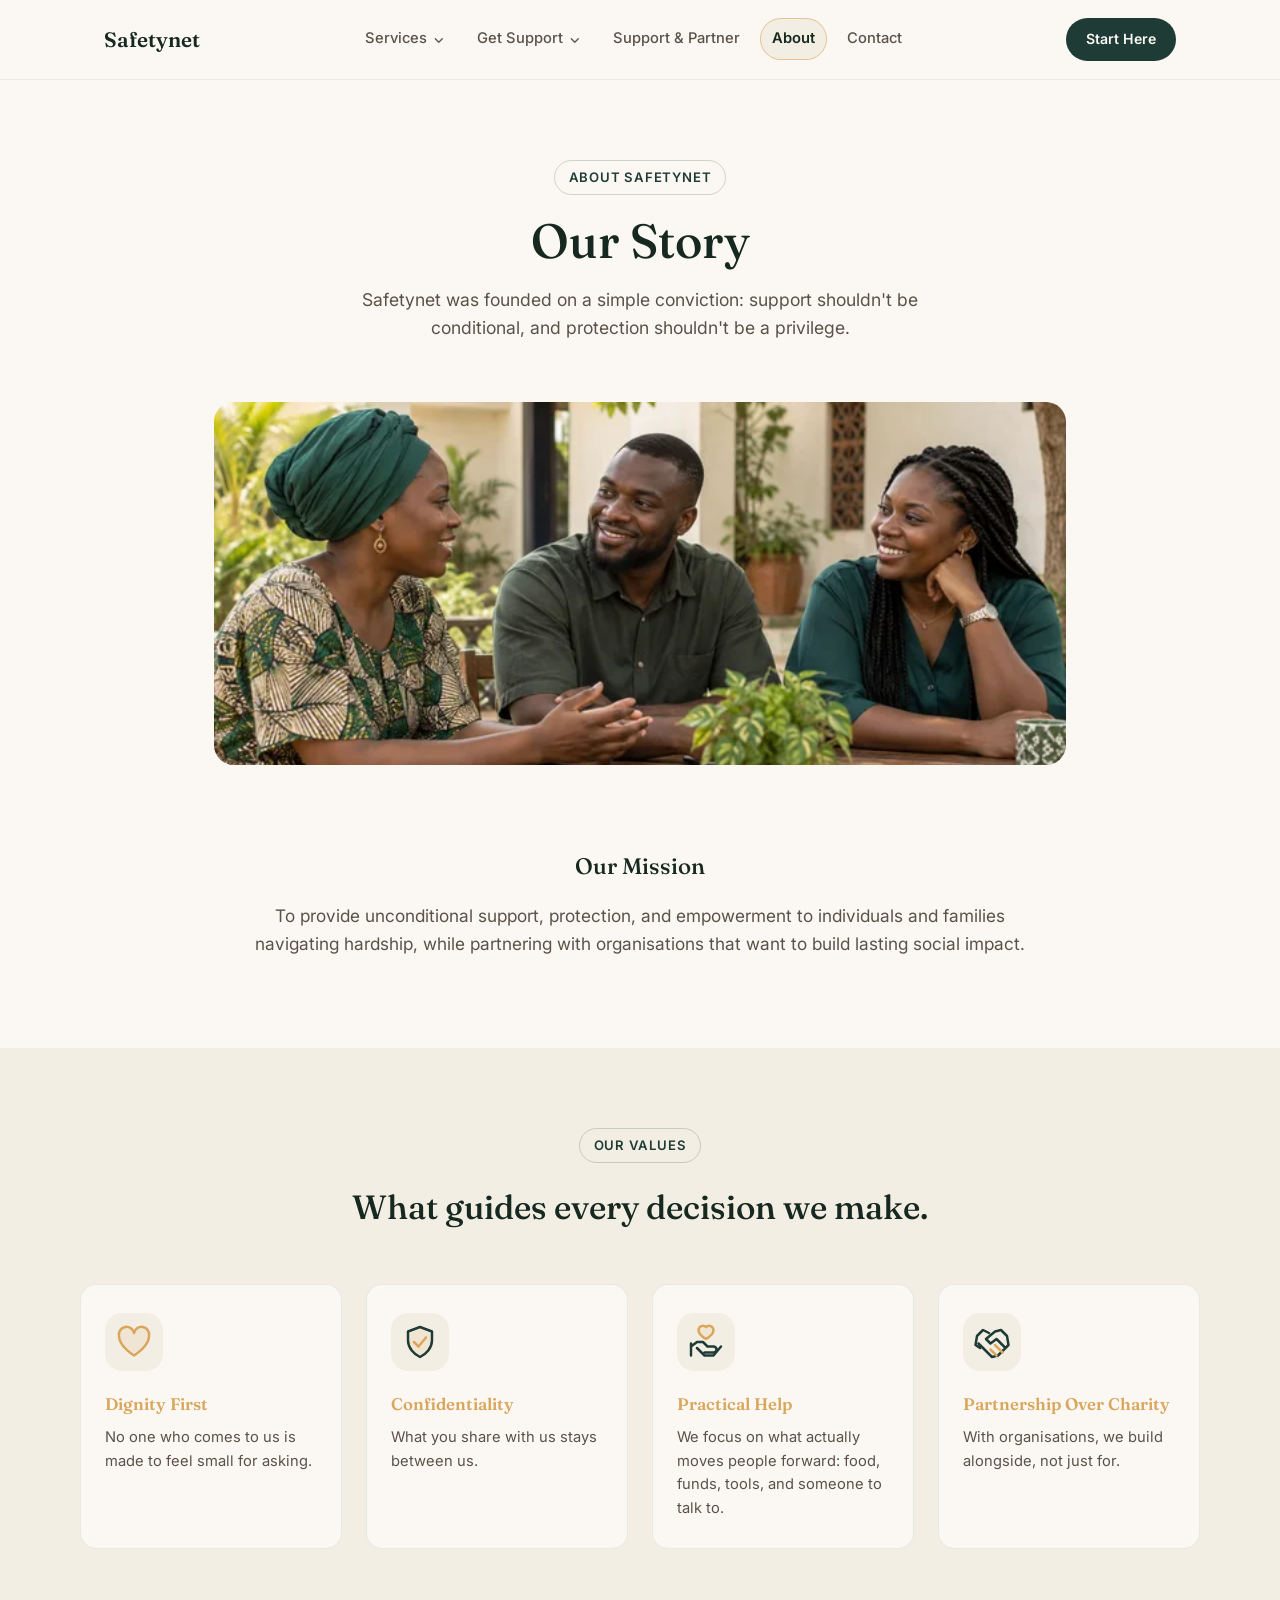
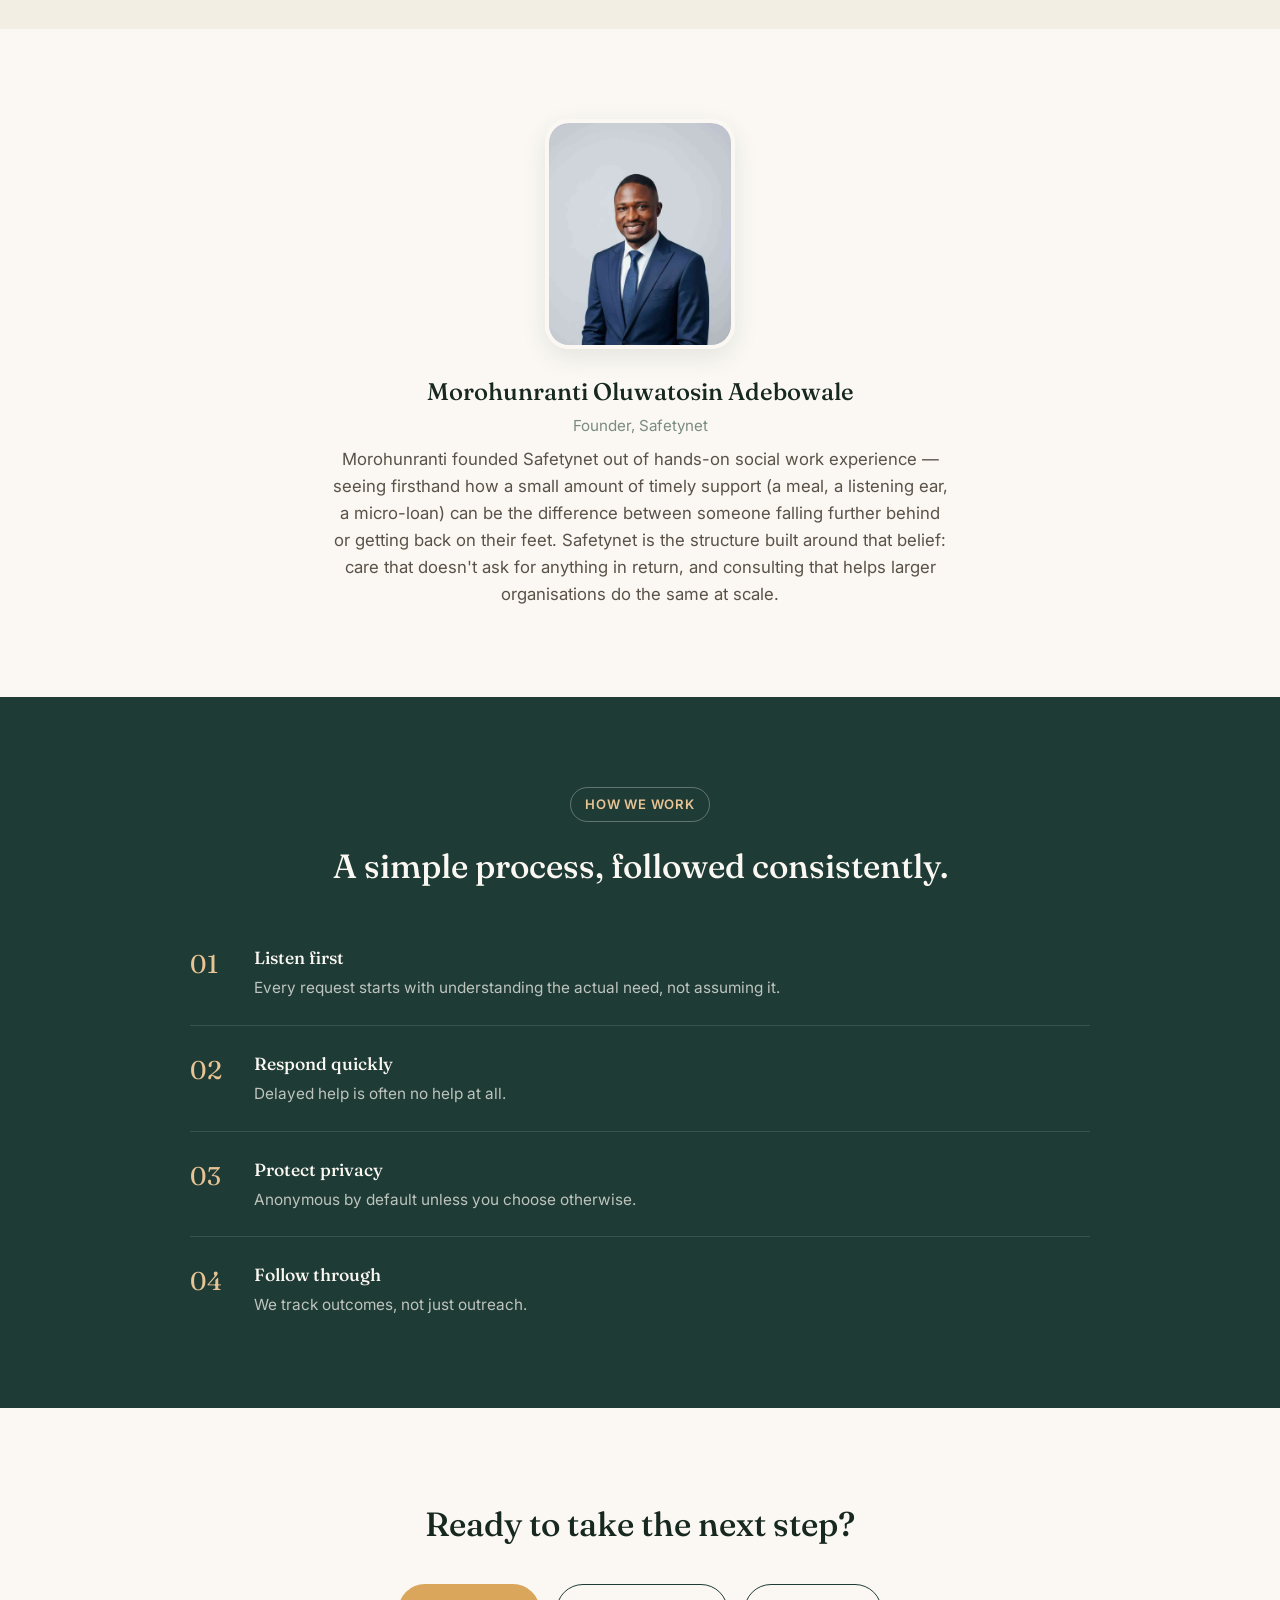
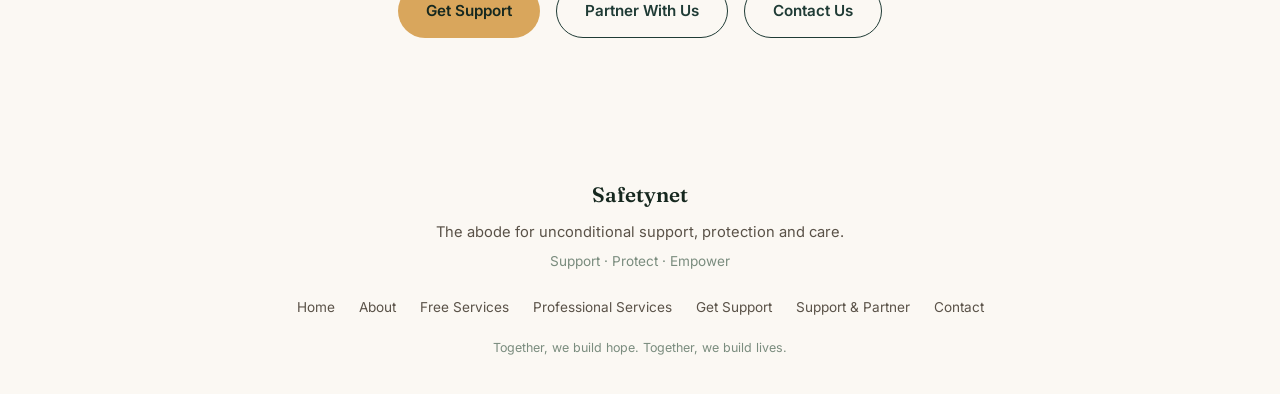
==== commit 9d4cf6ef: "Group site navigation into clear pathways" ====
--- a/about.html
+++ b/about.html
@@ -149,6 +149,7 @@
 <link rel="stylesheet" href="assets/imagery.css">
 <link rel="stylesheet" href="assets/icons.css">
 <link rel="stylesheet" href="assets/navigation.css">
+<script src="assets/navigation.js" defer></script>
 <link rel="stylesheet" href="assets/availability.css">
 </head>
 <body>
--- a/assets/navigation.css
+++ b/assets/navigation.css
@@ -6,6 +6,24 @@
 .nav-cta[aria-current="page"] { box-shadow: 0 0 0 3px var(--gold-soft); }
 .nav-mobile-panel a { padding-left: 14px; padding-right: 14px; border-radius: 999px; }
 .nav-links a, .nav-cta { white-space: nowrap; }
+.nav-dropdown { position: relative; }
+.nav-dropdown-toggle { display: inline-flex; align-items: center; gap: 6px; padding: 9px 12px; border: 0; border-radius: 999px; background: transparent; color: var(--ink-soft); font: inherit; font-weight: 500; cursor: pointer; white-space: nowrap; }
+.nav-dropdown-toggle span, .nav-mobile-group summary span { display: inline-block; transition: transform .18s ease; }
+.nav-dropdown-toggle:hover, .nav-dropdown-toggle:focus-visible, .nav-dropdown.current-group .nav-dropdown-toggle { color: var(--pine-deep); background: var(--paper-warm); }
+.nav-dropdown.current-group .nav-dropdown-toggle { box-shadow: inset 0 0 0 1px var(--gold-soft); font-weight: 600; }
+.nav-dropdown.open .nav-dropdown-toggle span, .nav-mobile-group[open] summary span { transform: rotate(180deg); }
+.nav-dropdown-menu { position: absolute; z-index: 80; top: calc(100% + 10px); left: 50%; width: 270px; padding: 10px; border: 1px solid rgba(31,59,53,.12); border-radius: 16px; background: var(--paper); box-shadow: 0 18px 45px rgba(22,40,31,.15); opacity: 0; visibility: hidden; pointer-events: none; transform: translate(-50%, -6px); transition: opacity .16s ease, transform .16s ease, visibility .16s; }
+.nav-dropdown.open .nav-dropdown-menu { opacity: 1; visibility: visible; pointer-events: auto; transform: translate(-50%, 0); }
+.nav-dropdown-menu a { display: block; padding: 11px 12px; border-radius: 11px; white-space: normal; }
+.nav-dropdown-menu a:hover, .nav-dropdown-menu a:focus-visible { background: var(--paper-warm); }
+.nav-dropdown-menu a span { display: block; color: var(--pine-deep); font-weight: 600; }
+.nav-dropdown-menu a small { display: block; margin-top: 2px; color: var(--ink-soft); font-size: .74rem; font-weight: 400; line-height: 1.35; }
+.nav-mobile-group { border-radius: 14px; }
+.nav-mobile-group summary { display: flex; align-items: center; justify-content: space-between; padding: 12px 14px; border-radius: 999px; color: var(--ink-soft); font-weight: 600; cursor: pointer; list-style: none; }
+.nav-mobile-group summary::-webkit-details-marker { display: none; }
+.nav-mobile-group.current-group > summary { color: var(--pine-deep); background: var(--paper-warm); box-shadow: inset 0 0 0 1px var(--gold-soft); }
+.nav-mobile-submenu { display: grid; gap: 4px; padding: 6px 0 8px 16px; }
+.nav-mobile-panel .nav-mobile-submenu a { padding: 10px 14px; border-bottom: 0; font-size: .94rem; }
 @media (max-width: 1200px) {
   .nav-links { display: none; }
   .nav-mobile-toggle { display: flex; }
